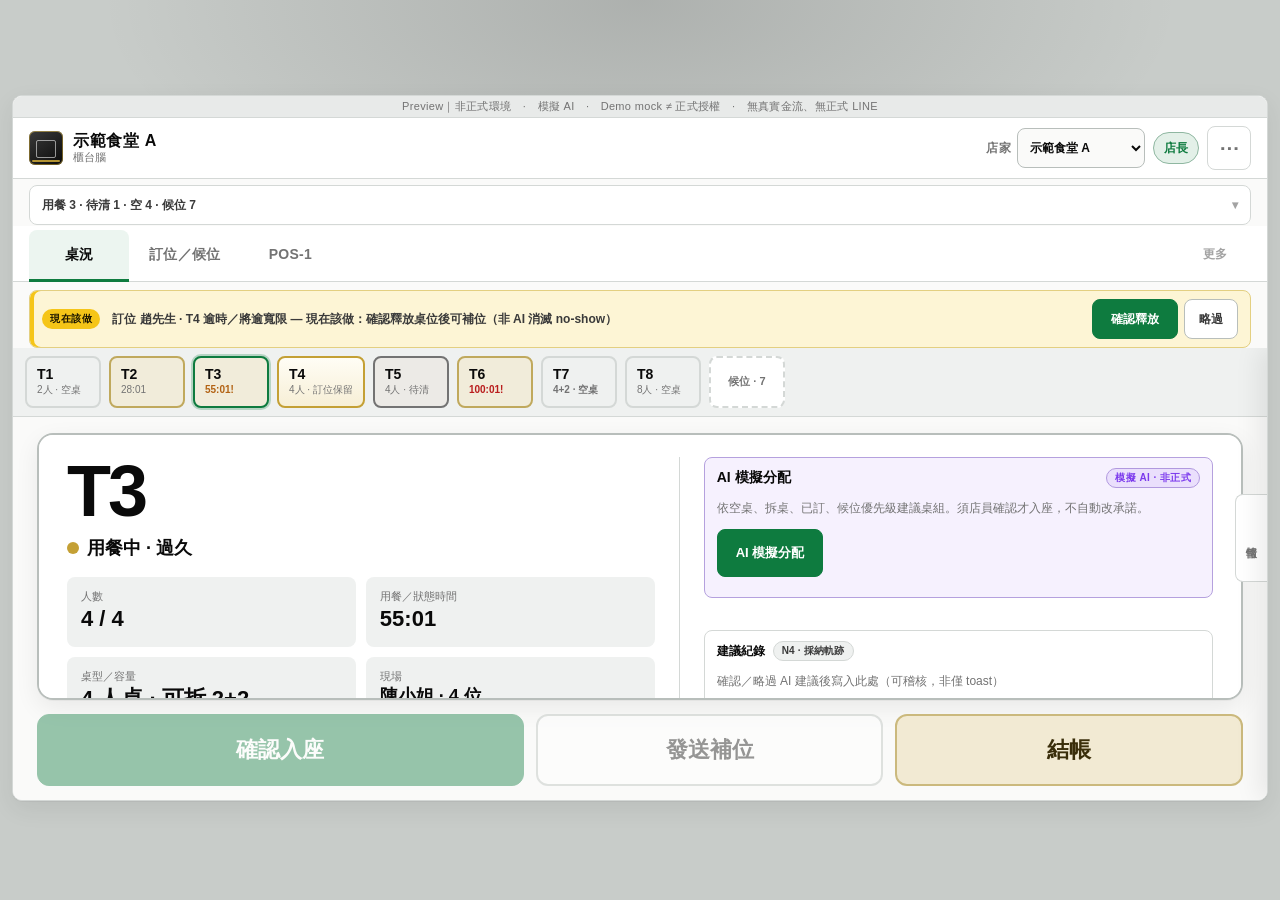
==== index.html @ a9828016 "feat: import MoreYou restaurant AI demo preview (N1–N6) Place the static mock (counter, waitlist, PO" ====
<!DOCTYPE html>
<html lang="zh-Hant">
<head>
  <meta charset="utf-8">
  <meta name="viewport" content="width=device-width, initial-scale=1, viewport-fit=cover">
  <title>示範食堂｜櫃台腦 Preview v2（T3 1920×1080）</title>
  <link rel="stylesheet" href="styles.css">
  <link rel="stylesheet" href="tableside.css">
  <script>
    (function () {
      try {
        var t = localStorage.getItem("restaurant-ai-demo-preview-hym-theme");
        if (t !== "steel" && t !== "paper") t = "paper";
        document.documentElement.setAttribute("data-hym-theme", t);
        /* OV-P0-05: default stage (chrome-off) unless explicitly on */
        var c = localStorage.getItem("restaurant-ai-demo-preview-t3-chrome");
        if (c !== "on") document.documentElement.classList.add("chrome-off-boot");
      } catch (e) {
        document.documentElement.setAttribute("data-hym-theme", "paper");
        document.documentElement.classList.add("chrome-off-boot");
      }
    })();
  </script>
</head>
<body data-hym-theme="paper">
  <script id="boot-sync-theme">
    (function () {
      var t = document.documentElement.getAttribute("data-hym-theme") || "paper";
      document.body.setAttribute("data-hym-theme", t);
      if (document.documentElement.classList.contains("chrome-off-boot")) {
        document.body.classList.add("chrome-off");
      }
    })();
  </script>
  <div class="desk">
    <div class="t3-device" id="t3-device" aria-label="Sunmi T3 15.6 吋 FHD 1920×1080 示意">
      <div class="t3-screen">
        <div class="app-shell">
          <div class="preview-banner" role="status">
            Preview｜非正式環境　·　模擬 AI　·　Demo mock ≠ 正式授權　·　無真實金流、無正式 LINE
          </div>

          <div class="offline-banner" id="offline-banner" hidden role="alert">
            <span>連線中斷。畫面資料可能不是最新；請檢查網路後再操作。已輸入內容先留在本機（Preview：本機儲存）。</span>
            <button type="button" class="btn" id="btn-retry-online">重試</button>
          </div>

          <!-- OV-P0-01 slim header -->
          <header class="app-header">
            <div class="brand">
              <div class="mark" aria-hidden="true"></div>
              <div class="brand-text">
                <div class="shop" id="shop-name">示範食堂</div>
                <div class="role" id="header-sub">櫃台腦</div>
              </div>
            </div>
            <div class="header-meta">
              <label class="org-switcher" title="切換店家（多租戶示意）">
                <span class="org-label">店家</span>
                <select id="org-select" aria-label="切換店家"></select>
              </label>
              <span class="role-badge" id="role-badge" title="目前身分">店長</span>
              <div class="more-wrap">
                <button type="button" class="ghost more-btn" id="btn-overflow" aria-expanded="false" aria-controls="overflow-menu" title="更多設定">⋯</button>
                <div class="overflow-menu" id="overflow-menu" hidden role="menu">
                  <div class="overflow-row">
                    <span class="overflow-lab">主題</span>
                    <div class="theme-toggle" role="group" aria-label="主題 Paper｜Steel">
                      <button type="button" id="btn-theme-paper" data-theme="paper" class="is-on">紙</button>
                      <button type="button" id="btn-theme-steel" data-theme="steel">鋼</button>
                    </div>
                  </div>
                  <div class="overflow-row">
                    <span class="overflow-lab">機框</span>
                    <div class="chrome-toggle" role="group" aria-label="T3 機框">
                      <button type="button" id="btn-chrome-on" data-chrome="on">機框</button>
                      <button type="button" id="btn-chrome-off" data-chrome="off" class="is-on">舞台</button>
                    </div>
                  </div>
                  <div class="overflow-row">
                    <span class="overflow-lab">時間</span>
                    <span id="clock" class="overflow-clock">—</span>
                  </div>
                  <div class="overflow-row">
                    <span class="overflow-lab">短碼</span>
                    <span class="org-id-chip" id="org-id-chip" title="店家短碼（除錯）">—</span>
                  </div>
                  <button type="button" class="overflow-action" id="btn-offline">模擬離線</button>
                  <button type="button" class="overflow-action" id="btn-reset">重設示範</button>
                  <a class="overflow-action overflow-link" href="tableside.html?table=T3" target="_blank" rel="noopener" role="menuitem">掃碼點餐 Preview（T3）</a>
                </div>
              </div>
            </div>
          </header>

          <!-- OV-P0-02 collapsible stats -->
          <section class="analytics-bar" aria-label="今日示意">
            <button type="button" class="stats-compact" id="btn-stats-toggle" aria-expanded="false">
              <span id="stats-compact-text">用餐 — · 待清 — · 空 — · 候位 —</span>
              <span class="stats-chevron" aria-hidden="true">▾</span>
            </button>
            <div class="analytics" id="analytics-expand" hidden>
              <article class="stat">
                <div class="stat-k">今日來客</div>
                <div class="stat-v" id="stat-covers">—</div>
                <div class="stat-s" id="stat-covers-sub">含在席與已離席</div>
              </article>
              <article class="stat">
                <div class="stat-k">翻桌示意</div>
                <div class="stat-v" id="stat-turns">—</div>
                <div class="stat-s" id="stat-turns-sub">待清→空桌計一次</div>
              </article>
              <article class="stat">
                <div class="stat-k">現場桌況</div>
                <div class="stat-v sm" id="stat-floor">—</div>
                <div class="stat-s" id="stat-floor-sub">點桌可選狀態</div>
              </article>
              <article class="stat">
                <div class="stat-k">候位組數</div>
                <div class="stat-v" id="stat-wait">—</div>
                <div class="stat-s" id="stat-wait-sub">含邀請中</div>
              </article>
            </div>
          </section>

          <section class="cross-store" id="cross-store-panel" aria-label="跨店分析示意" hidden>
            <div class="cross-store-inner">
              <div class="cross-store-h">
                <strong>跨店分析</strong>
                <span class="help" id="cross-store-plan-note">需高端方案＋跨店資料授權</span>
              </div>
              <div id="cross-store-body"></div>
            </div>
          </section>

          <!-- OV-P0-03 peak tabs only + 更多 -->
          <nav class="tabs" role="tablist" aria-label="畫面">
            <div class="tab-group peak" role="presentation">
              <button type="button" role="tab" data-screen="tables" class="tab is-on" aria-selected="true">桌況</button>
              <button type="button" role="tab" data-screen="wait" class="tab" aria-selected="false">訂位／候位</button>
              <button type="button" role="tab" data-screen="pos" class="tab" aria-selected="false">POS-1</button>
            </div>
            <div class="tab-group more-group">
              <button type="button" class="tab tab-more" id="btn-more" aria-expanded="false" aria-controls="insight-drawer">更多</button>
            </div>
          </nav>

          <!-- OV-P0-04 now-do strip -->
          <div class="now-do" id="now-do" hidden role="status">
            <span class="now-do-badge">現在該做</span>
            <span class="now-do-text" id="now-do-text"></span>
            <span class="now-do-actions" id="now-do-actions"></span>
          </div>

          <div class="view-scroll">
            <main id="view" class="view"></main>
          </div>
        </div>
      </div>
      <div class="t3-foot" aria-hidden="true"><span></span> SUNMI T3 · 15.6″ · 1920×1080 <span></span></div>
    </div>
  </div>

  <!-- Insight drawer -->
  <div class="insight-backdrop" id="insight-backdrop" hidden></div>
  <aside class="insight-drawer" id="insight-drawer" hidden aria-label="洞察">
    <div class="insight-drawer-h">
      <strong>洞察</strong>
      <button type="button" class="ghost" id="btn-more-close" aria-label="關閉">關閉</button>
    </div>
    <nav class="insight-nav" aria-label="洞察頁">
      <button type="button" class="insight-link" data-screen="hq">總部報告</button>
      <button type="button" class="insight-link" data-screen="finance">財務</button>
      <button type="button" class="insight-link" data-screen="guest">客人</button>
      <button type="button" class="insight-link" data-screen="compete">競品</button>
      <button type="button" class="insight-link" data-screen="settings">設定</button>
      <a class="insight-link as-link" href="tableside.html?table=T3" target="_blank" rel="noopener">掃碼點餐（桌邊）</a>
    </nav>
    <div id="suggestion-trail-slot" class="insight-trail-slot" aria-live="polite"></div>
    <p class="help insight-hint">尖峰作業請用上方三頁。此處為店長洞察、總部報告、建議紀錄與設定。桌邊＝客人掃桌上 QR。N4：確認／略過可稽核。N5：設定可調遲到寬限；逾時釋放＋補位 CTA（非 AI 消滅 no-show）。</p>
  </aside>

  <div id="toast" class="toast" hidden role="status"></div>
  <script src="app.js"></script>
</body>
</html>
---- styles.css ----
/* Preview v2 — Sunmi T3–first premium POS
   Tokens: /workspace/state/references/20260912-hym-erp-theme-tokens.md
   Spec: G0-UI-UX-OVERHAUL.md OV-P0-01～33 */

/* ——— Paper（Mono Workshop）default ——— */
:root,
[data-hym-theme="paper"] {
  --canvas: #E5E7E6;
  --bg0: #FAFAF9;
  --bg1: #FFFFFF;
  --bg2: #EFF1F0;
  --bg3: #E5E7E6;
  --ink: #0A0A0A;
  --ink2: #3A3A3A;
  --ink3: #737373;
  --ink4: #A3A3A3;
  --accent: #0E7B3F;
  --accent-ink: #FFFFFF;
  --lemon: #F5C518;
  --brass: #C4A035;
  --ok: #0E7B3F;
  --warn: #B26213;
  --crit: #B91C1C;
  --info: #1E5BA8;
  --ai: #7C3AED;
  --radius: 8px;
  --radius-lg: 12px;
  --touch: 48px;
  --touch-lg: 56px;
  --touch-xl: 72px;
  --line: #D4D8D6;
  --line-strong: #B8BEBB;
  --shadow: 0 1px 0 rgba(10, 10, 10, 0.04), 0 8px 24px rgba(10, 10, 10, 0.07);
  --shadow-sm: 0 1px 2px rgba(10, 10, 10, 0.05);
  --banner: #E8EAE9;
  --banner-ink: #737373;
  --ok-soft: #E3F0E8;
  --warn-soft: #F7EDD8;
  --crit-soft: #F8E4E4;
  --brass-soft: color-mix(in srgb, var(--brass) 18%, var(--bg1));
  --brass-bd: color-mix(in srgb, var(--brass) 55%, var(--line));
  --dining-bg: color-mix(in srgb, var(--brass) 16%, #FAFAF9);
  --dining-bd: color-mix(in srgb, var(--brass) 70%, #B8BEBB);
  --dining-ink: #3A2E0A;
  --dirty-bg: #ECEAE6;
  --dirty-bd: #737373;
  --dirty-ink: #3A3A3A;
  --empty-bg: #EFF1F0;
  --empty-bd: #B8BEBB;
  --empty-ink: #3A3A3A;
  --desk: #C8CCC9;
  --bezel: #2A2C2B;
  --bezel-hi: #3E413F;
  --screen-glow: rgba(10, 10, 10, 0.14);
  --space-1: 4px;
  --space-2: 8px;
  --space-3: 12px;
  --space-4: 16px;
  --space-5: 20px;
  --space-6: 24px;
  --fs-xs: 11px;
  --fs-sm: 12px;
  --fs-md: 14px;
  --fs-lg: 16px;
  --fs-xl: 18px;
  --fs-2xl: 22px;
  --fs-3xl: 28px;
  --fs-4xl: 36px;
  --fs-5xl: 48px;
  --paper: var(--bg0);
  --paper-2: var(--bg2);
  --sheet: var(--bg1);
  --muted: var(--ink3);
  --steel-900: var(--ink);
  --steel-700: var(--ink2);
  --steel-500: var(--ink3);
  --steel-300: var(--line-strong);
  --steel-100: var(--bg2);
  --copper: var(--brass);
  --copper-soft: var(--dining-bg);
  --dirty: var(--dirty-ink);
  --dirty-soft: var(--dirty-bg);
}

[data-hym-theme="steel"] {
  --canvas: #000000;
  --bg0: #000000;
  --bg1: #0B0B0D;
  --bg2: #15151A;
  --bg3: #1F1F26;
  --ink: #FFFFFF;
  --ink2: #D4D4D8;
  --ink3: #A1A1AA;
  --ink4: #71717A;
  --accent: #A3FF12;
  --accent-ink: #000000;
  --lemon: #F5C518;
  --brass: #C4A035;
  --ok: #06c755;
  --warn: #FFD60A;
  --crit: #FF4D6D;
  --info: #5BB8FF;
  --ai: #C084FC;
  --radius: 4px;
  --radius-lg: 6px;
  --line: #2A2A32;
  --line-strong: #3A3A44;
  --shadow: 0 1px 0 rgba(255, 255, 255, 0.04), 0 8px 24px rgba(0, 0, 0, 0.55);
  --shadow-sm: 0 1px 0 rgba(255,255,255,0.04);
  --banner: #15151A;
  --banner-ink: #A1A1AA;
  --ok-soft: rgba(6, 199, 85, 0.16);
  --warn-soft: rgba(255, 214, 10, 0.14);
  --crit-soft: rgba(255, 77, 109, 0.14);
  --brass-soft: color-mix(in srgb, var(--brass) 22%, var(--bg2));
  --brass-bd: color-mix(in srgb, var(--brass) 55%, var(--line));
  --dining-bg: color-mix(in srgb, var(--brass) 20%, var(--bg2));
  --dining-bd: var(--brass);
  --dining-ink: #F5E6B8;
  --dirty-bg: #1F1F26;
  --dirty-bd: #71717A;
  --dirty-ink: #A1A1AA;
  --empty-bg: #15151A;
  --empty-bd: #3A3A44;
  --empty-ink: #D4D4D8;
  --desk: #0A0A0C;
  --bezel: #0B0B0D;
  --bezel-hi: #1F1F26;
  --screen-glow: rgba(163, 255, 18, 0.08);
  --paper: var(--bg0);
  --paper-2: var(--bg2);
  --sheet: var(--bg1);
  --muted: var(--ink3);
  --steel-900: var(--ink);
  --steel-700: var(--ink2);
  --steel-500: var(--ink3);
  --steel-300: var(--line-strong);
  --steel-100: var(--bg2);
  --copper: var(--brass);
  --copper-soft: var(--dining-bg);
  --dirty: var(--dirty-ink);
  --dirty-soft: var(--dirty-bg);
}

* { box-sizing: border-box; }
html, body { margin: 0; padding: 0; height: 100%; }
body {
  min-height: 100vh;
  background: var(--desk);
  color: var(--ink);
  font-family: "PingFang TC", "Noto Sans TC", "Microsoft JhengHei", "Heiti TC", sans-serif;
  font-size: var(--fs-md);
  line-height: 1.4;
  -webkit-font-smoothing: antialiased;
}
button, select, input { font: inherit; color: inherit; }
button { cursor: pointer; }
button:focus-visible,
select:focus-visible,
input:focus-visible {
  outline: 2px solid var(--accent);
  outline-offset: 2px;
}

/* ——— T3 stage ——— */
.desk {
  min-height: 100vh;
  display: flex;
  align-items: center;
  justify-content: center;
  padding: 16px 12px 20px;
  background:
    radial-gradient(900px 420px at 50% 0%, var(--screen-glow), transparent 60%),
    var(--desk);
}
.t3-device {
  width: min(100%, 1920px);
  aspect-ratio: 16 / 9;
  max-height: calc(100vh - 28px);
  display: flex;
  flex-direction: column;
  background: var(--bezel);
  border-radius: 18px;
  padding: 12px 12px 14px;
  box-shadow:
    0 0 0 1px var(--bezel-hi),
    0 18px 48px rgba(0, 0, 0, 0.35),
    inset 0 1px 0 rgba(255, 255, 255, 0.06);
  position: relative;
}
.t3-device::before {
  content: "";
  position: absolute;
  top: 6px; left: 50%;
  transform: translateX(-50%);
  width: 72px; height: 5px;
  border-radius: 999px;
  background: #111;
  box-shadow: inset 0 0 0 1px rgba(255,255,255,0.08);
  opacity: 0.7;
}
html.chrome-off-boot .t3-device,
body.chrome-off .t3-device {
  aspect-ratio: 16 / 9;
  width: min(100%, 1920px);
  max-height: calc(100vh - 28px);
  min-height: 0;
  border-radius: 10px;
  padding: 0;
  background: transparent;
  box-shadow: none;
}
html.chrome-off-boot .t3-device::before,
body.chrome-off .t3-device::before { display: none; }
html.chrome-off-boot .t3-foot,
body.chrome-off .t3-foot { display: none; }
.t3-foot {
  height: 10px; margin-top: 8px;
  display: flex; align-items: center; justify-content: center; gap: 8px;
  color: rgba(255,255,255,0.35);
  font-size: 10px; letter-spacing: 0.12em;
}
.t3-foot span {
  width: 36px; height: 3px; border-radius: 999px;
  background: rgba(255,255,255,0.18);
}
.t3-screen {
  flex: 1; min-height: 0;
  display: flex; flex-direction: column;
  background: var(--bg0);
  border-radius: 8px;
  overflow: hidden;
  border: 1px solid rgba(0,0,0,0.35);
}
html.chrome-off-boot .t3-screen,
body.chrome-off .t3-screen {
  border-radius: 10px;
  border: 1px solid var(--line);
  box-shadow: var(--shadow);
}
.app-shell {
  flex: 1; min-height: 0;
  display: flex; flex-direction: column;
  background: var(--bg0);
}

/* Banner — lowest attention */
.preview-banner {
  background: var(--banner);
  color: var(--banner-ink);
  letter-spacing: 0.03em;
  font-size: 11px;
  font-weight: 500;
  text-align: center;
  padding: 3px 12px;
  border-bottom: 1px solid var(--line);
  flex-shrink: 0;
}
.offline-banner {
  display: flex; align-items: center; justify-content: center;
  gap: 12px; flex-wrap: wrap;
  background: var(--warn-soft); color: var(--warn);
  font-size: 13px; padding: 8px 16px;
  border-bottom: 1px solid var(--line);
  text-align: center; flex-shrink: 0;
}
.offline-banner[hidden] { display: none; }
.offline-banner .btn {
  background: var(--bg1); border-color: var(--line-strong);
  min-height: var(--touch);
}

/* ——— OV-P0-01 slim header ——— */
.app-header {
  display: flex; align-items: center; justify-content: space-between;
  gap: 12px;
  padding: 8px 16px;
  min-height: 56px;
  border-bottom: 1px solid var(--line);
  flex-shrink: 0;
  background: var(--bg1);
}
.brand { display: flex; gap: 10px; align-items: center; min-width: 0; }
.brand-text { min-width: 0; }
.mark {
  width: 34px; height: 34px;
  border-radius: calc(var(--radius) - 2px);
  background: linear-gradient(145deg, var(--ink2), var(--ink));
  box-shadow: inset 0 0 0 1px color-mix(in srgb, var(--brass) 55%, transparent),
              inset 0 1px 0 rgba(255,255,255,0.18);
  position: relative; flex-shrink: 0;
}
.mark::before {
  content: "";
  position: absolute; left: 3px; right: 3px; bottom: 3px;
  height: 2px; border-radius: 1px;
  background: var(--brass); opacity: 0.9; pointer-events: none;
}
.mark::after {
  content: "";
  position: absolute; inset: 9px 7px 7px;
  border: 1.5px solid rgba(255,255,255,0.55);
  border-radius: 2px;
}
[data-hym-theme="steel"] .mark {
  background: linear-gradient(145deg, #1F1F26, #000);
  box-shadow: inset 0 0 0 1px var(--accent), inset 0 1px 0 rgba(163,255,18,0.35);
}
[data-hym-theme="steel"] .mark::after { border-color: var(--accent); opacity: 0.7; }
.shop {
  font-size: var(--fs-lg);
  font-weight: 750;
  letter-spacing: 0.04em;
  line-height: 1.2;
  white-space: nowrap; overflow: hidden; text-overflow: ellipsis;
}
.role { font-size: var(--fs-xs); color: var(--ink3); letter-spacing: 0.02em; }
.header-meta {
  display: flex; align-items: center; gap: 8px;
  color: var(--ink3); font-variant-numeric: tabular-nums;
}
.ghost {
  background: transparent;
  border: 1px solid var(--line);
  border-radius: var(--radius);
  padding: 0 12px;
  min-height: 40px;
  color: var(--ink3);
  font-size: var(--fs-sm);
}
.ghost:hover { background: var(--bg2); color: var(--ink); }
.more-btn {
  min-width: 44px; min-height: 44px;
  font-size: 20px; font-weight: 700; line-height: 1;
  padding: 0;
}
.more-wrap { position: relative; }
.overflow-menu {
  position: absolute; top: calc(100% + 6px); right: 0;
  z-index: 30;
  width: 260px;
  background: var(--bg1);
  border: 1px solid var(--line);
  border-radius: var(--radius-lg);
  box-shadow: var(--shadow);
  padding: 10px;
  display: flex; flex-direction: column; gap: 8px;
}
.overflow-menu[hidden] { display: none; }
.overflow-row {
  display: flex; align-items: center; justify-content: space-between; gap: 8px;
  min-height: 40px;
}
.overflow-lab { font-size: var(--fs-xs); font-weight: 700; color: var(--ink4); letter-spacing: 0.06em; }
.overflow-clock { font-variant-numeric: tabular-nums; font-size: var(--fs-sm); color: var(--ink2); }
.overflow-action {
  text-align: left;
  background: var(--bg2);
  border: 1px solid var(--line);
  border-radius: var(--radius);
  padding: 0 12px;
  min-height: var(--touch);
  font-weight: 650; font-size: var(--fs-sm); color: var(--ink2);
}
.overflow-action:hover { border-color: var(--ink3); color: var(--ink); }

.theme-toggle, .chrome-toggle {
  display: inline-flex; align-items: stretch;
  border: 1px solid var(--line);
  border-radius: var(--radius);
  overflow: hidden; background: var(--bg2); height: 36px;
}
.theme-toggle button, .chrome-toggle button {
  border: 0; background: transparent; color: var(--ink3);
  padding: 0 10px; font-size: 12px; font-weight: 650; min-width: 44px;
}
.theme-toggle button.is-on,
.chrome-toggle button.is-on {
  background: var(--accent); color: var(--accent-ink);
}

.org-switcher {
  display: inline-flex; align-items: center; gap: 6px;
  font-size: var(--fs-sm); color: var(--ink3);
}
.org-label { letter-spacing: 0.04em; font-weight: 650; }
.org-switcher select {
  min-width: 128px; min-height: 40px; padding: 0 8px;
  background: var(--bg0); border: 1px solid var(--line-strong);
  border-radius: var(--radius); font-weight: 700; color: var(--ink);
}
.role-badge {
  display: inline-flex; align-items: center;
  border-radius: 999px; padding: 0 10px; min-height: 32px;
  font-size: var(--fs-sm); font-weight: 700;
  border: 1px solid var(--line); background: var(--bg2); color: var(--ink2);
}
.role-badge.is-manager {
  background: var(--ok-soft); color: var(--ok);
  border-color: color-mix(in srgb, var(--ok) 35%, var(--line));
}
.org-id-chip {
  font-size: 10px;
  font-family: ui-monospace, SFMono-Regular, Menlo, Consolas, monospace;
  color: var(--ink4); opacity: 0.75;
}

/* ——— OV-P0-02 stats compact ——— */
.analytics-bar {
  flex-shrink: 0;
  padding: 6px 16px 0;
  border-bottom: 1px solid transparent;
}
.stats-compact {
  width: 100%;
  display: flex; align-items: center; justify-content: space-between;
  gap: 10px;
  min-height: 40px;
  padding: 0 12px;
  background: var(--bg1);
  border: 1px solid var(--line);
  border-radius: var(--radius);
  font-size: var(--fs-sm);
  font-weight: 650;
  color: var(--ink2);
  font-variant-numeric: tabular-nums;
}
.stats-compact:hover { border-color: var(--line-strong); }
.stats-chevron { color: var(--ink4); font-size: 12px; }
.stats-compact[aria-expanded="true"] .stats-chevron { transform: rotate(180deg); }
.analytics {
  margin-top: 6px;
  padding-bottom: 6px;
  display: grid;
  grid-template-columns: repeat(4, 1fr);
  gap: 8px;
}
.analytics[hidden] { display: none; }
.stat {
  background: var(--bg1);
  border: 1px solid var(--line);
  border-radius: var(--radius);
  padding: 8px 10px 10px;
  box-shadow: var(--shadow-sm);
}
.stat-k { font-size: var(--fs-xs); color: var(--ink3); letter-spacing: 0.04em; font-weight: 600; }
.stat-v {
  font-size: var(--fs-2xl); font-weight: 750; letter-spacing: -0.02em;
  font-variant-numeric: tabular-nums; margin-top: 2px; line-height: 1.15;
}
.stat-v.sm { font-size: var(--fs-lg); }
.stat-s { font-size: var(--fs-xs); color: var(--ink4); margin-top: 2px; }

.cross-store { padding: 8px 16px 0; flex-shrink: 0; }
.cross-store[hidden] { display: none; }
.cross-store-inner {
  background: var(--bg1);
  border: 1px dashed var(--line-strong);
  border-radius: var(--radius);
  padding: 10px 12px;
}
.cross-store-h {
  display: flex; justify-content: space-between; align-items: baseline;
  gap: 10px; margin-bottom: 6px; font-size: var(--fs-sm);
}
.cross-denied {
  margin: 0; padding: 8px 10px;
  background: var(--dirty-bg); border: 1px solid var(--line);
  border-radius: var(--radius); color: var(--dirty-ink); font-size: 13px;
}
.cross-grid { display: grid; grid-template-columns: repeat(3, 1fr); gap: 8px; }
.cross-card {
  background: var(--bg2); border: 1px solid var(--line);
  border-radius: var(--radius); padding: 8px 10px;
}

/* ——— OV-P0-03 peak tabs + 更多 ——— */
.tabs {
  display: flex; align-items: stretch; gap: 8px;
  padding: 4px 16px 0;
  border-bottom: 1px solid var(--line);
  background: var(--bg1);
  flex-shrink: 0;
}
.tab-group { display: flex; align-items: center; gap: 2px; }
.tab-group.peak { flex: 1; }
.tab-group.more-group { margin-left: auto; }
.tab {
  flex: 0 0 auto;
  min-width: 100px; min-height: 52px;
  background: transparent; border: 0;
  border-bottom: 3px solid transparent;
  border-radius: var(--radius) var(--radius) 0 0;
  padding: 8px 18px;
  color: var(--ink3);
  font-size: var(--fs-md); font-weight: 700;
  letter-spacing: 0.02em;
  margin-bottom: -1px;
}
.tab.is-on {
  color: var(--ink);
  border-bottom-color: var(--accent);
  font-weight: 800;
  background: color-mix(in srgb, var(--accent) 8%, transparent);
}
[data-hym-theme="steel"] .tab.is-on {
  color: var(--accent);
  background: rgba(163, 255, 18, 0.08);
}
.tab-more {
  min-width: 72px;
  color: var(--ink4);
  font-size: var(--fs-sm);
  font-weight: 650;
}
.tab-more.is-open {
  color: var(--ink2);
  border-bottom-color: var(--line-strong);
  background: var(--bg2);
}

/* Insight drawer */
.insight-backdrop {
  position: fixed; inset: 0; z-index: 40;
  background: rgba(10,10,10,0.28);
}
.insight-backdrop[hidden] { display: none; }
.insight-drawer {
  position: fixed; top: 0; right: 0; bottom: 0;
  z-index: 45;
  width: min(360px, 92vw);
  background: var(--bg1);
  border-left: 1px solid var(--line);
  box-shadow: var(--shadow);
  padding: 16px;
  display: flex; flex-direction: column; gap: 12px;
}
.insight-drawer[hidden] { display: none; }
.insight-drawer-h {
  display: flex; align-items: center; justify-content: space-between;
  padding-bottom: 8px; border-bottom: 1px solid var(--line);
}
.insight-nav { display: flex; flex-direction: column; gap: 8px; }
.insight-link {
  text-align: left;
  min-height: var(--touch-lg);
  padding: 0 16px;
  border: 1px solid var(--line);
  border-radius: var(--radius);
  background: var(--bg0);
  font-weight: 700; font-size: var(--fs-lg);
}
.insight-link:hover { border-color: var(--accent); background: var(--bg2); }
.insight-link.is-on {
  border-color: var(--accent);
  background: color-mix(in srgb, var(--accent) 10%, var(--bg1));
  box-shadow: inset 3px 0 0 var(--accent);
}
.insight-hint { margin: auto 0 0; }

/* ——— OV-P0-04 now-do (lemon only) ——— */
.now-do {
  display: flex; align-items: center; gap: 10px;
  margin: 8px 16px 0;
  padding: 8px 12px;
  background: color-mix(in srgb, var(--lemon) 18%, var(--bg1));
  border: 1px solid color-mix(in srgb, var(--lemon) 45%, var(--line));
  border-radius: var(--radius);
  box-shadow: inset 4px 0 0 var(--lemon);
  flex-shrink: 0;
  font-size: var(--fs-sm);
  color: var(--ink2);
  font-weight: 650;
}
.now-do[hidden] { display: none; }
.now-do-badge {
  flex-shrink: 0;
  background: var(--lemon);
  color: #1A1500;
  font-size: 10px; font-weight: 800;
  letter-spacing: 0.06em;
  padding: 3px 8px;
  border-radius: 999px;
}
.now-do-text { line-height: 1.35; }

.view-scroll {
  flex: 1; min-height: 0; overflow: auto;
  padding: 12px 16px 16px;
}
.view { max-width: none; margin: 0; padding: 0; }

/* Panels */
.panel {
  background: var(--bg1);
  border: 1px solid var(--line);
  border-radius: var(--radius-lg);
  box-shadow: var(--shadow-sm);
  padding: 14px;
}
.panel-h {
  display: flex; align-items: baseline; justify-content: space-between;
  gap: 12px; margin-bottom: 12px;
}
.panel-h h2 {
  margin: 0; font-size: var(--fs-lg); font-weight: 750; letter-spacing: 0.02em;
}
.help { font-size: var(--fs-sm); color: var(--ink3); }

/* ——— Floor OV-P0-10～14 ——— */
.floor-layout {
  display: grid;
  grid-template-columns: 1fr 300px;
  gap: 12px;
  align-items: start;
  min-height: 100%;
}
.floor-layout.solo { grid-template-columns: 1fr; }
.floor {
  display: grid;
  grid-template-columns: repeat(4, 1fr);
  gap: 12px;
}
.table-card {
  min-height: 148px; min-width: 0;
  border-radius: var(--radius-lg);
  border: 2px solid var(--empty-bd);
  padding: 12px;
  display: flex; flex-direction: column; justify-content: space-between;
  text-align: left;
  transition: transform 0.1s ease, box-shadow 0.1s ease, border-color 0.1s ease;
  background: var(--empty-bg); color: var(--ink);
  position: relative;
}
.table-card:hover { transform: translateY(-1px); box-shadow: var(--shadow); }
.table-card:active { transform: scale(0.99); }
.table-card.is-selected {
  box-shadow: 0 0 0 2px var(--accent), var(--shadow);
  border-color: var(--accent);
}
.table-card.empty { background: var(--empty-bg); border-color: var(--empty-bd); }
.table-card.dining {
  background: var(--dining-bg);
  border-color: var(--dining-bd);
}
.table-card.dirty {
  background:
    repeating-linear-gradient(-45deg, var(--dirty-bg), var(--dirty-bg) 7px, var(--bg2) 7px, var(--bg2) 11px);
  border-color: var(--dirty-bd);
}
.table-card.is-warn { border-color: var(--warn); box-shadow: inset 0 0 0 1px var(--warn); }
.table-card.is-crit { border-color: var(--crit); box-shadow: inset 0 0 0 1px var(--crit); }
.t-top { display: flex; justify-content: space-between; align-items: flex-start; gap: 6px; }
.t-id { font-weight: 800; letter-spacing: 0.04em; font-size: var(--fs-xl); }
.t-seats { font-size: var(--fs-xs); color: var(--ink3); margin-top: 2px; }
.t-timer {
  font-size: var(--fs-xl);
  font-weight: 800;
  font-variant-numeric: tabular-nums;
  letter-spacing: -0.02em;
  color: var(--dining-ink);
  line-height: 1.1;
}
.t-party { font-size: var(--fs-sm); margin-top: 6px; min-height: 1.3em; color: var(--ink2); }
.pill {
  display: inline-flex; align-items: center; width: fit-content;
  border-radius: 999px; padding: 4px 10px;
  font-size: var(--fs-sm); font-weight: 750; letter-spacing: 0.04em;
  border: 1px solid transparent; line-height: 1.2;
}
.pill.empty { background: var(--bg1); color: var(--empty-ink); border-color: var(--empty-bd); }
.pill.dining {
  background: color-mix(in srgb, var(--brass) 88%, #3A2E0A);
  color: #fff; border-color: var(--brass);
}
[data-hym-theme="steel"] .pill.dining { color: #1A1500; background: var(--brass); }
.pill.dirty { background: var(--bg3); color: var(--dirty-ink); border-color: var(--dirty-bd); }

.legend {
  display: flex; flex-wrap: wrap; gap: 14px;
  font-size: var(--fs-sm); color: var(--ink3); font-weight: 650;
}
.legend i {
  display: inline-block; width: 12px; height: 12px;
  border-radius: 3px; margin-right: 5px; vertical-align: -1px;
  border: 1px solid rgba(0,0,0,0.12);
}
.legend .l-empty { background: var(--empty-bg); border-color: var(--empty-bd); }
.legend .l-dining { background: var(--dining-bg); border-color: var(--dining-bd); }
.legend .l-dirty { background: var(--dirty-bg); border-color: var(--dirty-bd); }

.table-detail {
  position: sticky; top: 0;
  display: flex; flex-direction: column; gap: 12px;
}
.table-detail .detail-title {
  font-size: var(--fs-xl); font-weight: 800; letter-spacing: 0.03em;
}
.status-keys {
  display: grid; grid-template-columns: 1fr; gap: 8px;
}
.status-keys .btn {
  min-height: var(--touch-lg);
  justify-content: flex-start;
  text-align: left;
  font-size: var(--fs-md);
}
.status-keys .btn.is-current {
  border-color: var(--accent);
  box-shadow: inset 3px 0 0 var(--accent);
  background: color-mix(in srgb, var(--accent) 8%, var(--bg1));
  font-weight: 800;
}
.detail-meta { font-size: var(--fs-sm); color: var(--ink3); }

/* ——— Wait OV-P0-20～24 ——— */
.wait-with-tray {
  display: flex; flex-direction: column; gap: 0; min-height: 100%;
}
.wait-layout {
  display: grid;
  grid-template-columns: 1.15fr 0.85fr;
  gap: 12px;
  flex: 1;
}
.wait-layout .line-panel {
  /* secondary: quieter */
  opacity: 0.92;
  border-style: dashed;
}
.row {
  display: grid;
  grid-template-columns: 36px 1fr 52px 72px 80px;
  gap: 8px; align-items: center;
  padding: 10px 6px;
  border-bottom: 1px solid var(--bg2);
  min-height: 52px;
}
.row.head {
  font-size: var(--fs-xs); color: var(--ink3);
  padding-bottom: 4px; min-height: 0; font-weight: 650;
}
.row.is-selected { background: color-mix(in srgb, var(--accent) 6%, transparent); }
.party-name { font-weight: 750; font-size: var(--fs-md); }
.party-meta { font-size: var(--fs-xs); color: var(--ink3); }
.badge {
  font-size: 10px; border-radius: 4px; padding: 2px 6px;
  background: var(--ok-soft); color: var(--ok);
  margin-left: 6px; font-weight: 700; letter-spacing: 0.02em;
}
.badge.plain { background: var(--bg2); color: var(--ink2); }
.badge.online { background: var(--brass-soft); color: #3A2E0A; border: 1px solid var(--brass-bd); }
.actions { display: flex; gap: 6px; flex-wrap: wrap; }

.deadline-chip {
  display: inline-flex; align-items: center;
  margin-top: 6px;
  padding: 4px 10px;
  border-radius: 999px;
  font-size: var(--fs-sm); font-weight: 750;
  background: color-mix(in srgb, var(--lemon) 22%, var(--bg1));
  border: 1px solid color-mix(in srgb, var(--lemon) 50%, var(--line));
  color: #3A2E0A;
  font-variant-numeric: tabular-nums;
}

.invite-card {
  border: 1px solid var(--line);
  border-radius: var(--radius);
  padding: 12px;
  margin-bottom: 8px;
  background: var(--bg2);
}
.invite-card.invited {
  border-color: color-mix(in srgb, var(--lemon) 55%, var(--line));
  background: color-mix(in srgb, var(--lemon) 12%, var(--bg1));
  box-shadow: inset 3px 0 0 var(--lemon);
}
.invite-card.cancelled { opacity: 0.55; }

.empty-wait {
  margin: 10px 0 4px; padding: 20px 14px;
  background: var(--bg2);
  border: 1px dashed var(--line-strong);
  border-radius: var(--radius-lg);
  text-align: center;
}
.empty-wait p { margin: 0 0 12px; color: var(--ink3); font-size: 13px; }
.empty-wait .btn.primary { min-width: 160px; }

.add-form {
  display: grid; grid-template-columns: 1fr 80px auto;
  gap: 8px; margin-top: 10px;
}
.add-form.is-empty-focus {
  padding: 10px;
  background: var(--bg1);
  border: 1.5px solid var(--accent);
  border-radius: var(--radius-lg);
}

.cta-tray {
  position: sticky; bottom: 0; z-index: 5;
  display: flex; align-items: center; gap: 10px; flex-wrap: wrap;
  min-height: 72px;
  padding: 12px 14px calc(12px + env(safe-area-inset-bottom, 0px));
  margin: 12px 0 0;
  background: color-mix(in srgb, var(--bg1) 94%, var(--bg0));
  border: 1px solid var(--line);
  border-radius: var(--radius-lg);
  backdrop-filter: blur(8px);
  box-shadow: 0 -4px 16px rgba(10,10,10,0.04);
}
.cta-tray .btn.primary,
.cta-tray .btn.ok {
  min-height: var(--touch-lg);
  font-size: var(--fs-lg);
  padding: 0 24px;
}
.ticket .cta-tray { margin: 10px -14px -14px; border-radius: 0 0 var(--radius-lg) var(--radius-lg); border-left: 0; border-right: 0; border-bottom: 0; }

.line-fake-badge {
  display: inline-flex; align-items: center;
  border-radius: 999px; padding: 2px 8px;
  font-size: 10px; font-weight: 700;
  background: var(--bg2); color: var(--ink2);
  border: 1px solid var(--line); letter-spacing: 0.02em; white-space: nowrap;
}
.line-cards { display: flex; flex-direction: column; gap: 8px; }
.line-card {
  background: var(--bg2); border: 1px solid var(--line);
  border-radius: var(--radius); padding: 8px 10px;
}
.line-card-k { font-size: 10px; color: var(--ink3); letter-spacing: 0.04em; font-weight: 650; }
.line-card-from { font-size: 11px; font-weight: 700; color: var(--ink2); margin-top: 2px; }
.line-bubble {
  margin: 8px 0 0; background: var(--bg1);
  border-radius: 8px 8px 8px 3px; padding: 8px 10px;
  font-size: var(--fs-sm); color: var(--ink); border: 1px solid var(--line);
}

/* ——— Buttons ——— */
.btn {
  border: 1px solid var(--line-strong);
  background: var(--bg1);
  border-radius: var(--radius);
  padding: 0 14px;
  min-height: var(--touch);
  font-weight: 650; font-size: 13px;
  display: inline-flex; align-items: center; justify-content: center; gap: 6px;
}
.btn:hover { border-color: var(--ink3); }
.btn.primary {
  background: var(--accent); color: var(--accent-ink);
  border-color: var(--accent); font-weight: 750;
  min-height: var(--touch-lg); padding: 0 18px;
}
.btn.primary:disabled,
.btn.primary[aria-disabled="true"] { opacity: 0.45; cursor: not-allowed; }
.btn.ok {
  background: var(--ok); color: #fff; border-color: var(--ok);
  min-height: var(--touch);
}
[data-hym-theme="steel"] .btn.ok { color: #000; }
.btn.danger {
  background: transparent; color: var(--crit);
  border-color: color-mix(in srgb, var(--crit) 40%, var(--line));
  min-height: var(--touch);
}
.btn.is-locked,
.btn.primary.is-locked {
  opacity: 0.5; cursor: not-allowed;
  background: var(--ink4); border-color: var(--ink4); color: var(--bg0);
}
.locked-note { color: var(--warn); }
.toolbar { display: flex; gap: 8px; align-items: center; flex-wrap: wrap; }
input, select {
  background: var(--bg1); border: 1px solid var(--line);
  border-radius: var(--radius); padding: 0 10px; min-height: var(--touch);
}

/* ——— POS OV-P0-30～33 ——— */
.pos {
  display: grid;
  grid-template-columns: 1.35fr 0.65fr;
  gap: 12px;
  align-items: start;
}
.cats { display: flex; flex-direction: column; gap: 14px; }
.cat-name {
  font-size: var(--fs-xs); color: var(--ink3);
  margin: 0 0 8px; letter-spacing: 0.08em; font-weight: 750;
}
.menu-grid {
  display: grid; grid-template-columns: repeat(3, 1fr); gap: 8px;
}
.dish {
  text-align: left;
  background: var(--bg2); border: 1px solid var(--line);
  border-radius: var(--radius);
  padding: 12px;
  min-height: var(--touch-lg);
}
.dish:hover { border-color: var(--accent); }
.dish:active { background: var(--bg3); }
.dish-n { font-weight: 750; font-size: var(--fs-md); }
.dish-p {
  font-size: var(--fs-sm); margin-top: 4px;
  font-variant-numeric: tabular-nums;
  color: var(--brass); font-weight: 700;
}
.ticket {
  display: flex; flex-direction: column;
  min-height: 480px; position: sticky; top: 0;
}
.ticket-list { flex: 1; }
.line {
  display: grid;
  grid-template-columns: 1fr auto auto;
  gap: 10px; align-items: center;
  padding: 8px 0;
  border-bottom: 1px solid var(--bg2);
  min-height: 52px;
}
.line-amt {
  font-variant-numeric: tabular-nums;
  font-weight: 700; color: var(--brass);
  min-width: 72px; text-align: right;
}
.qty {
  display: inline-flex; align-items: center; gap: 0;
  background: var(--bg2);
  border: 1px solid var(--line);
  border-radius: var(--radius);
  overflow: hidden;
}
.qty button {
  width: 48px; height: 48px;
  border: 0; background: var(--bg1);
  font-weight: 800; font-size: 18px;
  border-right: 1px solid var(--line);
}
.qty button:last-of-type { border-right: 0; border-left: 1px solid var(--line); }
.qty span {
  min-width: 36px; text-align: center;
  font-weight: 800; font-variant-numeric: tabular-nums; font-size: var(--fs-lg);
}
.total {
  display: flex; justify-content: space-between; align-items: baseline;
  font-size: var(--fs-3xl); font-weight: 800;
  padding: 12px 0 8px;
  font-variant-numeric: tabular-nums;
  border-top: 2px solid var(--line);
}
.total .money { color: var(--brass); letter-spacing: -0.02em; }
.table-chips {
  display: flex; flex-wrap: wrap; gap: 8px;
  margin: 8px 0 12px;
}
.table-chip {
  min-height: 44px; padding: 0 14px;
  border-radius: 999px;
  border: 1px solid var(--line);
  background: var(--bg2);
  font-weight: 700; font-size: var(--fs-sm);
}
.table-chip.is-on {
  background: color-mix(in srgb, var(--accent) 12%, var(--bg1));
  border-color: var(--accent); color: var(--ink); font-weight: 800;
}
.table-chip.is-dining {
  border-color: var(--brass-bd);
  background: var(--brass-soft);
}
.pay { display: flex; gap: 8px; flex-wrap: wrap; margin: 8px 0 4px; }
.pay label {
  border: 1px solid var(--line); border-radius: 999px;
  padding: 0 14px; min-height: 44px;
  background: var(--bg2);
  display: inline-flex; gap: 6px; align-items: center;
  font-size: 13px; font-weight: 650;
}
.pay input { accent-color: var(--accent); }
.receipts { margin-top: 12px; font-size: var(--fs-sm); color: var(--ink3); }
.receipts li { margin: 3px 0; }


/* ——— Layout C 單焦點舞台（Owner lock 2026-09-13）——— */

.view-scroll.layout-c-active {
  padding: 0;
  overflow: hidden;
  display: flex;
  flex-direction: column;
}
.view.layout-c-active {
  flex: 1;
  min-height: 0;
  display: flex;
  flex-direction: column;
}

.view-scroll:has(.layout-c) {
  padding: 0;
  overflow: hidden;
  display: flex;
  flex-direction: column;
}
.view:has(.layout-c) {
  flex: 1;
  min-height: 0;
  display: flex;
  flex-direction: column;
}
.layout-c {
  display: flex;
  flex-direction: column;
  height: 100%;
  min-height: 0;
  position: relative;
  flex: 1;
}
.layout-c .edge-chips {
  display: flex;
  gap: 8px;
  padding: 8px 12px;
  flex-shrink: 0;
  overflow-x: auto;
  background: var(--bg2);
  border-bottom: 1px solid var(--line);
  -webkit-overflow-scrolling: touch;
}
.layout-c .edge-chip {
  flex: 0 0 auto;
  min-width: 76px;
  min-height: 52px;
  padding: 6px 10px;
  border-radius: var(--radius);
  border: 2px solid var(--line);
  background: var(--bg1);
  cursor: pointer;
  text-align: left;
  display: flex;
  flex-direction: column;
  justify-content: center;
  gap: 2px;
  color: var(--ink);
}
.layout-c .edge-chip .id {
  font-weight: 800;
  font-size: var(--fs-md);
  line-height: 1;
}
.layout-c .edge-chip .st {
  font-size: 10px;
  color: var(--ink3);
  font-variant-numeric: tabular-nums;
}
.layout-c .edge-chip.dining {
  background: var(--dining-bg);
  border-color: var(--dining-bd);
}
.layout-c .edge-chip.dirty {
  background: var(--dirty-bg);
  border-color: var(--dirty-bd);
}
.layout-c .edge-chip.empty {
  background: var(--empty-bg);
}
.layout-c .edge-chip.invited {
  background: color-mix(in srgb, var(--lemon) 14%, var(--bg1));
  border-color: color-mix(in srgb, var(--lemon) 50%, var(--line));
}
.layout-c .edge-chip.waiting {
  background: var(--bg1);
}
.layout-c .edge-chip.is-on {
  border-color: var(--accent);
  box-shadow: 0 0 0 2px color-mix(in srgb, var(--accent) 25%, transparent);
}
.layout-c .edge-chip.is-warn .st { color: var(--warn); font-weight: 800; }
.layout-c .edge-chip.is-crit .st { color: var(--crit); font-weight: 800; }
.layout-c .edge-chip.add,
.layout-c .edge-chip.util {
  border-style: dashed;
  color: var(--ink3);
  align-items: center;
  justify-content: center;
  font-size: var(--fs-xs);
  font-weight: 700;
  text-align: center;
}
.layout-c .focus {
  flex: 1;
  min-height: 0;
  display: flex;
  flex-direction: column;
  padding: 16px 24px 14px;
  gap: 14px;
}
.layout-c .focus-panel {
  flex: 1;
  min-height: 0;
  background: var(--bg1);
  border: 2px solid var(--line-strong);
  border-radius: 16px;
  box-shadow: var(--shadow);
  padding: 22px 28px;
  display: grid;
  grid-template-columns: 1.1fr 1fr;
  gap: 24px;
  align-items: stretch;
  overflow: auto;
}
.layout-c .focus-panel.flash {
  animation: layoutCFlash 0.45s ease;
}
@keyframes layoutCFlash {
  0% { box-shadow: 0 0 0 0 color-mix(in srgb, var(--accent) 50%, transparent); }
  100% { box-shadow: 0 0 0 8px transparent, var(--shadow); }
}
.layout-c .focus-id {
  font-size: clamp(48px, 7vw, 72px);
  font-weight: 900;
  letter-spacing: -0.04em;
  line-height: 0.95;
  color: var(--ink);
}
.layout-c .focus-status {
  display: inline-flex;
  align-items: center;
  gap: 8px;
  margin-top: 10px;
  font-size: var(--fs-xl);
  font-weight: 700;
}
.layout-c .focus-status .dot {
  width: 12px;
  height: 12px;
  border-radius: 50%;
  background: var(--brass);
}
.layout-c .focus-status.dirty .dot { background: var(--ink3); }
.layout-c .focus-status.empty .dot { background: var(--line-strong); }
.layout-c .focus-status.invited .dot { background: var(--lemon); }
.layout-c .focus-status.waiting .dot { background: var(--accent); }
.layout-c .focus-meta {
  margin-top: 16px;
  display: grid;
  grid-template-columns: 1fr 1fr;
  gap: 10px;
}
.layout-c .focus-meta .cell {
  background: var(--bg2);
  border-radius: var(--radius);
  padding: 12px 14px;
}
.layout-c .focus-meta .k {
  font-size: var(--fs-xs);
  color: var(--ink3);
}
.layout-c .focus-meta .v {
  font-size: var(--fs-2xl);
  font-weight: 800;
  font-variant-numeric: tabular-nums;
}
.layout-c .focus-side {
  display: flex;
  flex-direction: column;
  gap: 10px;
  justify-content: flex-start;
  border-left: 1px solid var(--line);
  padding-left: 24px;
  min-height: 0;
  overflow: auto;
}
.layout-c .focus-side h3 {
  margin: 0 0 2px;
  font-size: var(--fs-sm);
  color: var(--ink3);
  font-weight: 700;
  letter-spacing: 0.04em;
}
.layout-c .focus-side .order-line,
.layout-c .order-line {
  display: flex;
  justify-content: space-between;
  font-size: var(--fs-md);
  padding: 6px 0;
  border-bottom: 1px dashed var(--line);
  gap: 12px;
}
.layout-c .order-total {
  margin-top: auto;
  padding-top: 12px;
  display: flex;
  justify-content: space-between;
  align-items: baseline;
  font-size: var(--fs-xl);
  font-weight: 800;
}
.layout-c .order-total .amt {
  color: #6B5520;
  font-size: var(--fs-3xl);
  font-variant-numeric: tabular-nums;
}
.layout-c .status-pills {
  display: flex;
  flex-wrap: wrap;
  gap: 8px;
  margin-top: 14px;
}
.layout-c .status-pills .btn {
  min-height: 44px;
  font-size: var(--fs-sm);
}
.layout-c .status-pills .btn.is-current {
  border-color: var(--accent);
  box-shadow: inset 3px 0 0 var(--accent);
  background: color-mix(in srgb, var(--accent) 8%, var(--bg1));
  font-weight: 800;
}
.layout-c .cta-row {
  display: grid;
  grid-template-columns: 1.4fr 1fr 1fr;
  gap: 12px;
  flex-shrink: 0;
}
.layout-c .cta-row.cols-2 {
  grid-template-columns: 1fr 1.4fr;
}
.layout-c .btn.xl {
  width: 100%;
  min-height: var(--touch-xl);
  font-size: var(--fs-2xl);
  font-weight: 800;
  border-radius: var(--radius-lg);
  padding: 0 20px;
}
.layout-c .btn.xl.primary {
  background: var(--accent);
  color: var(--accent-ink);
  border-color: var(--accent);
}
.layout-c .btn.xl.secondary {
  background: var(--bg1);
  color: var(--ink);
  border: 2px solid var(--line-strong);
}
.layout-c .btn.xl.brass {
  background: color-mix(in srgb, var(--brass) 22%, var(--bg1));
  color: #3A2E0A;
  border: 2px solid color-mix(in srgb, var(--brass) 55%, var(--line));
}
.layout-c .btn.xl:disabled,
.layout-c .btn.xl.is-off,
.layout-c .btn.xl[aria-disabled="true"] {
  opacity: 0.42;
  cursor: not-allowed;
  filter: none;
}
.layout-c .drawer-btn {
  position: absolute;
  right: 0;
  top: 42%;
  transform: translateY(-50%);
  writing-mode: vertical-rl;
  text-orientation: mixed;
  background: var(--bg1);
  border: 1px solid var(--line);
  border-right: none;
  border-radius: var(--radius) 0 0 var(--radius);
  padding: 16px 8px;
  font-size: var(--fs-xs);
  font-weight: 700;
  color: var(--ink3);
  cursor: pointer;
  z-index: 20;
  min-height: 88px;
}
.layout-c .drawer-btn:hover {
  color: var(--accent);
  border-color: var(--accent);
}
.layout-c .lc-backdrop {
  position: absolute;
  inset: 0;
  background: rgba(10, 10, 10, 0.22);
  opacity: 0;
  pointer-events: none;
  transition: opacity 0.2s;
  z-index: 25;
}
.layout-c .lc-backdrop.open {
  opacity: 1;
  pointer-events: auto;
}
.layout-c .lc-drawer {
  position: absolute;
  top: 0;
  right: 0;
  bottom: 0;
  width: min(340px, 92%);
  background: var(--bg1);
  border-left: 1px solid var(--line);
  box-shadow: -8px 0 24px rgba(10, 10, 10, 0.08);
  transform: translateX(100%);
  transition: transform 0.22s ease;
  z-index: 30;
  display: flex;
  flex-direction: column;
  padding: 14px 16px;
  overflow: auto;
}
.layout-c .lc-drawer.open { transform: translateX(0); }
.layout-c .lc-drawer.wide { width: min(520px, 94%); }
.layout-c .lc-drawer h3 {
  margin: 0 0 10px;
  font-size: var(--fs-lg);
}
.layout-c .lc-drawer .mini-stat {
  display: flex;
  justify-content: space-between;
  padding: 8px 0;
  border-bottom: 1px solid var(--line);
  font-size: var(--fs-sm);
}
.layout-c .drawer-close {
  align-self: flex-end;
  min-height: 40px;
  padding: 0 12px;
  border: 1px solid var(--line);
  border-radius: var(--radius);
  margin-bottom: 8px;
  background: var(--bg1);
  font-weight: 650;
}
.layout-c .compact-rail {
  display: flex;
  flex-direction: column;
  gap: 8px;
  max-height: 42%;
  overflow: auto;
}
.layout-c .focus-empty {
  display: flex;
  flex-direction: column;
  align-items: center;
  justify-content: center;
  gap: 12px;
  color: var(--ink3);
  text-align: center;
  padding: 40px 20px;
}
.layout-c .pay-row {
  display: flex;
  flex-wrap: wrap;
  gap: 8px;
  margin-top: 8px;
}
.layout-c .ticket-lines {
  flex: 1;
  min-height: 0;
  overflow: auto;
}
.layout-c .menu-drawer-grid {
  display: flex;
  flex-direction: column;
  gap: 12px;
}
.layout-c .menu-drawer-grid .menu-grid {
  grid-template-columns: repeat(2, 1fr);
}
.layout-c .focus-side .table-qr {
  margin-top: 4px;
}
.layout-c .focus-side .table-qr-body {
  flex-direction: column;
  align-items: flex-start;
}
.layout-c .chip-note {
  font-size: 10px;
  color: var(--ink4);
  padding: 4px 2px 0;
  flex: 0 0 auto;
  align-self: center;
}

@media (max-width: 1100px) {
  .layout-c .focus-panel {
    grid-template-columns: 1fr;
  }
  .layout-c .focus-side {
    border-left: 0;
    border-top: 1px solid var(--line);
    padding-left: 0;
    padding-top: 16px;
  }
  .layout-c .cta-row {
    grid-template-columns: 1fr;
  }
}

/* Toast + undo */
.toast {
  position: fixed; bottom: 28px; left: 50%;
  transform: translateX(-50%);
  background: var(--ink); color: var(--bg0);
  padding: 12px 16px; border-radius: var(--radius-lg);
  box-shadow: var(--shadow); z-index: 50;
  max-width: min(640px, calc(100% - 32px));
  text-align: center;
  display: flex; align-items: center; justify-content: center;
  gap: 12px; flex-wrap: wrap; font-size: 13px;
}
[data-hym-theme="steel"] .toast {
  background: var(--bg3); color: var(--ink); border: 1px solid var(--accent);
}
.toast[hidden] { display: none; }
.toast-msg { text-align: left; }
.toast-action {
  background: var(--accent); color: var(--accent-ink);
  border: 0; border-radius: var(--radius);
  padding: 0 14px; font-weight: 750; white-space: nowrap;
  min-height: var(--touch);
}
.toast-action.ghost-action {
  background: transparent; color: inherit;
  border: 1px solid currentColor;
}

/* Settings / finance / guest / compete (P1 polish, keep features) */
.settings-grid { display: grid; grid-template-columns: 0.9fr 1.1fr; gap: 12px; }
.kv { margin: 0; }
.kv > div {
  display: grid; grid-template-columns: 88px 1fr; gap: 8px;
  padding: 8px 0; border-bottom: 1px solid var(--bg2); font-size: 13px;
}
.kv dt { margin: 0; color: var(--ink3); font-size: 11px; font-weight: 650; }
.kv dd { margin: 0; }
.role-toggle { display: flex; gap: 8px; align-items: center; flex-wrap: wrap; }
.staff-list { margin-top: 4px; }
.staff-row {
  display: flex; align-items: center; gap: 8px;
  padding: 8px 0; border-bottom: 1px solid var(--bg2); min-height: 44px;
}
.staff-readonly-bar {
  background: var(--bg2); border: 1px solid var(--line-strong);
  color: var(--ink2); border-radius: var(--radius);
  padding: 8px 12px; font-size: 13px; font-weight: 700; margin: 0 0 10px;
}
.plan-card .plan-current {
  background: var(--bg2);
  border: 1px solid color-mix(in srgb, var(--brass) 35%, var(--line));
  border-radius: var(--radius); padding: 12px;
}
.plan-name {
  font-size: 20px; font-weight: 800; letter-spacing: 0.03em;
  display: flex; align-items: center; gap: 8px;
}
.plan-price {
  font-size: 14px; margin-top: 4px;
  font-variant-numeric: tabular-nums; color: var(--brass); font-weight: 700;
}
.mock-warn {
  margin: 8px 0 0; font-size: 11px; color: var(--warn);
  background: var(--warn-soft); border-radius: 6px;
  padding: 6px 8px; font-weight: 650;
}
.plan-opts { display: grid; grid-template-columns: 1fr 1fr; gap: 8px; }
.plan-opt {
  text-align: left; background: var(--bg1); border: 1px solid var(--line);
  border-radius: var(--radius); padding: 10px 12px; font-weight: 700;
  display: flex; flex-direction: column; gap: 2px; min-height: var(--touch-lg);
}
.plan-opt:hover:not(:disabled) { border-color: var(--accent); }
.plan-opt.is-active {
  border-color: var(--accent);
  box-shadow: inset 0 0 0 1px var(--accent);
  background: color-mix(in srgb, var(--accent) 10%, var(--bg1));
}
.plan-opt:disabled { opacity: 0.55; cursor: not-allowed; }
.plan-opt-price { font-size: 11px; font-weight: 650; color: var(--brass); }
.vip-chip {
  display: inline-flex; align-items: center; justify-content: center;
  padding: 1px 7px; border-radius: 999px;
  font-size: 10px; font-weight: 800; letter-spacing: 0.08em;
  color: #3A2E0A;
  background: color-mix(in srgb, var(--brass) 28%, var(--bg1));
  border: 1px solid color-mix(in srgb, var(--brass) 65%, var(--line));
  line-height: 1.4;
}
[data-hym-theme="steel"] .vip-chip {
  color: #F5E6B8;
  background: color-mix(in srgb, var(--brass) 22%, var(--bg2));
}
.chips { display: flex; flex-wrap: wrap; gap: 8px; }
.chip {
  display: inline-flex; flex-direction: column; align-items: flex-start; gap: 2px;
  border-radius: var(--radius); border: 1px solid var(--line);
  background: var(--bg1); padding: 8px 10px;
  min-width: 132px; min-height: 56px; text-align: left;
}
.chip.on { background: var(--ok-soft); border-color: color-mix(in srgb, var(--ok) 40%, var(--line)); }
.chip.locked { background: var(--dirty-bg); border-color: var(--dirty-bd); color: var(--dirty-ink); }
.chip-ico { font-size: 10px; font-weight: 800; letter-spacing: 0.06em; }
.chip.on .chip-ico { color: var(--ok); }
.chip.locked .chip-ico { color: var(--warn); }
.chip-lab { font-weight: 700; font-size: 13px; }
.chip-why { font-size: 11px; color: var(--ink3); line-height: 1.35; }
.consent-row {
  display: inline-flex; align-items: center; gap: 8px;
  background: var(--bg2); border: 1px solid var(--line);
  border-radius: var(--radius); padding: 0 12px; min-height: var(--touch);
}
.consent-row input { accent-color: var(--accent); }

.finance-grid { display: grid; grid-template-columns: 0.9fr 1.1fr; gap: 12px; }
.finance-sales { display: grid; grid-template-columns: repeat(3, 1fr); gap: 8px; }
.close-grid { display: grid; grid-template-columns: repeat(3, 1fr); gap: 8px; }
.pay-split { margin: 8px 0 0; padding: 0; list-style: none; font-size: 12px; color: var(--ink3); }
.pay-split li {
  display: flex; justify-content: space-between;
  padding: 4px 0; border-bottom: 1px solid var(--bg2);
}
.finance-grid .stat-v { color: var(--brass); }

.guest-cx { max-width: 520px; margin: 0 auto; }
.guest-phone {
  background: var(--ink); border-radius: 24px;
  padding: 16px 12px 18px; box-shadow: var(--shadow);
}
[data-hym-theme="steel"] .guest-phone {
  background: var(--bg3); border: 1px solid var(--line-strong);
}
.guest-phone-bar {
  color: var(--bg0); text-align: center; font-size: 11px;
  letter-spacing: 0.08em; margin-bottom: 10px; opacity: 0.8; font-weight: 650;
}
[data-hym-theme="steel"] .guest-phone-bar { color: var(--ink); }
.guest-phone .line-card { background: var(--bg0); }
[data-hym-theme="steel"] .guest-phone .line-card { background: var(--bg1); }
.guest-note { text-align: center; margin: 10px 0 0; }

.compete-wrap { overflow-x: auto; }
.compete-table {
  width: 100%; border-collapse: collapse; font-size: 12px;
  background: var(--bg1); border-radius: var(--radius); overflow: hidden;
}
.compete-table th, .compete-table td {
  border: 1px solid var(--line); padding: 8px 10px;
  text-align: left; vertical-align: top;
}
.compete-table th {
  background: var(--bg2); font-size: 11px; color: var(--ink2); font-weight: 700;
}
.compete-table td.us {
  background: var(--ok-soft); font-weight: 700; color: var(--ok);
}
.unique-list { display: grid; gap: 8px; margin-top: 8px; }
.unique-item {
  background: var(--bg2); border: 1px solid var(--line);
  border-radius: var(--radius); padding: 10px 12px;
}
.unique-item summary { cursor: pointer; font-weight: 700; }
.unique-item p { margin: 8px 0 0; font-size: 12px; color: var(--ink3); }
.unique-item code {
  font-family: ui-monospace, SFMono-Regular, Menlo, Consolas, monospace;
  font-size: 11px; background: var(--bg1); padding: 1px 6px; border-radius: 4px;
}

.insight-active .tab-more { color: var(--ink); font-weight: 800; }

/* ——— HQ analytics report (INT-RESTAURANT-HQ-ANALYTICS) ——— */
.hq-report { display: flex; flex-direction: column; gap: 12px; }
.hq-toolbar { padding: 12px 14px; }
.hq-toolbar-main {
  display: flex; align-items: flex-start; justify-content: space-between;
  gap: 12px; flex-wrap: wrap;
}
.hq-sub { margin: 4px 0 0; }
.hq-period {
  display: inline-flex; align-items: stretch;
  border: 1px solid var(--line); border-radius: var(--radius);
  overflow: hidden; background: var(--bg2); height: 44px;
}
.hq-period-btn {
  border: 0; background: transparent; color: var(--ink3);
  padding: 0 18px; font-size: var(--fs-md); font-weight: 700;
  min-width: 56px; min-height: 44px; cursor: pointer;
}
.hq-period-btn.is-on {
  background: var(--accent); color: var(--accent-ink);
}
.hq-export {
  display: flex; gap: 8px; flex-wrap: wrap; margin-top: 10px;
}
.hq-summary {
  display: grid;
  grid-template-columns: repeat(3, minmax(0, 1fr));
  gap: 10px;
}
.hq-summary .stat-v.money,
.hq-metric.money .stat-v,
.hq-metric .stat-v.money {
  color: var(--brass);
}
.hq-store-grid {
  display: grid; grid-template-columns: repeat(3, 1fr); gap: 10px;
}
.hq-store-card {
  background: var(--bg2); border: 1px solid var(--line);
  border-radius: var(--radius); padding: 12px;
}
.hq-store-h {
  display: flex; align-items: baseline; justify-content: space-between;
  gap: 8px; margin-bottom: 10px;
}
.hq-store-h strong { font-size: var(--fs-md); color: var(--ink); }
.hq-area {
  font-size: 11px; font-weight: 700; letter-spacing: 0.04em;
  color: var(--ok); background: var(--ok-soft);
  border: 1px solid color-mix(in srgb, var(--ok) 30%, var(--line));
  border-radius: 999px; padding: 2px 8px;
}
.hq-metrics {
  display: grid;
  grid-template-columns: repeat(3, minmax(0, 1fr));
  gap: 8px;
}
.hq-metric {
  background: var(--bg1); border: 1px solid var(--line);
  border-radius: var(--radius); padding: 8px 10px;
}
.hq-metric .stat-v { font-size: 22px; }
.hq-cross {
  border-radius: var(--radius); padding: 12px 14px;
  border: 1px solid var(--line); background: var(--bg2);
}
.hq-cross.locked {
  background: var(--dirty-bg); border-color: var(--line);
  color: var(--dirty-ink);
}
.hq-cross-lock {
  display: inline-flex; align-items: center; justify-content: center;
  width: 36px; height: 36px; border-radius: 999px;
  background: var(--bg1); border: 1px solid var(--line);
  font-weight: 800; color: var(--warn); margin-bottom: 8px;
}
.hq-cross.open {
  background: color-mix(in srgb, var(--ok) 6%, var(--bg1));
  border-color: color-mix(in srgb, var(--ok) 28%, var(--line));
}
.hq-anon-wrap { overflow-x: auto; margin: 8px 0; }
.hq-anon-table {
  width: 100%; border-collapse: collapse; font-size: 13px;
  background: var(--bg1); border-radius: var(--radius); overflow: hidden;
}
.hq-anon-table th, .hq-anon-table td {
  border: 1px solid var(--line); padding: 10px 12px;
  text-align: left; font-variant-numeric: tabular-nums;
}
.hq-anon-table th {
  background: var(--bg2); font-size: 11px; color: var(--ink2); font-weight: 700;
}
.hq-foot { margin: 0; }
.hq-foot code {
  font-family: ui-monospace, SFMono-Regular, Menlo, Consolas, monospace;
  font-size: 11px; background: var(--bg2); padding: 1px 6px; border-radius: 4px;
}
.hq-locked-full .staff-readonly-bar { margin-top: 8px; }

@media (max-width: 980px) {
  .hq-summary { grid-template-columns: 1fr 1fr; }
  .hq-store-grid { grid-template-columns: 1fr; }
}
@media (max-width: 640px) {
  .hq-summary { grid-template-columns: 1fr 1fr; }
  .hq-metrics { grid-template-columns: 1fr 1fr; }
}


@media (max-width: 1100px) {
  .wait-layout { grid-template-columns: 1fr; }
  .floor-layout { grid-template-columns: 1fr; }
  .table-detail { position: static; }
  .line-cards { display: grid; grid-template-columns: 1fr 1fr; gap: 8px; }
}
@media (max-width: 980px) {
  .analytics { grid-template-columns: 1fr 1fr; }
  .floor, .pos, .menu-grid { grid-template-columns: 1fr 1fr; }
  .row { grid-template-columns: 36px 1fr 52px; }
  .row .hide-sm { display: none; }
  .settings-grid, .cross-grid, .plan-opts { grid-template-columns: 1fr; }
  .finance-grid, .finance-sales, .close-grid { grid-template-columns: 1fr 1fr; }
  .hq-summary, .hq-store-grid { grid-template-columns: 1fr 1fr; }
  .t3-device { aspect-ratio: auto; max-height: none; min-height: calc(100vh - 24px); }
}
@media (max-width: 640px) {
  .desk { padding: 0; }
  .t3-device {
    width: 100%; border-radius: 0; padding: 0;
    min-height: 100vh; max-height: none;
  }
  .t3-device::before, .t3-foot { display: none; }
  .t3-screen { border-radius: 0; border: 0; }
  .floor { grid-template-columns: 1fr 1fr; }
  .pos { grid-template-columns: 1fr; }
  .menu-grid { grid-template-columns: 1fr 1fr; }
  .line-cards { grid-template-columns: 1fr; }
  .ticket { min-height: 0; position: static; }
  .finance-grid, .finance-sales, .close-grid { grid-template-columns: 1fr; }
  .hq-summary, .hq-store-grid { grid-template-columns: 1fr; }
}
@media (max-width: 390px) {
  .btn.primary, .btn.ok { min-height: 48px; }
  .table-card { min-height: 120px; }
  .add-form { grid-template-columns: 1fr 64px; }
  .add-form .btn { grid-column: 1 / -1; min-height: 48px; }
  .tab { min-width: 72px; font-size: 12px; }
}


/* ——— 桌次拆併＋模擬 AI 分配（INT-RESTAURANT-TABLE-AI-ASSIGN）——— */
.sim-ai-chip {
  display: inline-flex; align-items: center;
  border-radius: 999px; padding: 2px 8px;
  font-size: 10px; font-weight: 800; letter-spacing: 0.04em;
  background: color-mix(in srgb, var(--ai) 16%, var(--bg1));
  color: var(--ai);
  border: 1px solid color-mix(in srgb, var(--ai) 40%, var(--line));
  white-space: nowrap;
}
.seat-assign-strip {
  margin: 0 0 12px;
  padding: 10px 12px;
  border-radius: var(--radius);
  border: 1px solid color-mix(in srgb, var(--ai) 35%, var(--line));
  background: color-mix(in srgb, var(--ai) 7%, var(--bg1));
}
.seat-assign-h {
  display: flex; align-items: center; justify-content: space-between;
  gap: 8px; margin-bottom: 4px;
}
.seat-assign-h strong { font-size: var(--fs-md); }
.seat-assign-toolbar {
  display: flex; flex-wrap: wrap; gap: 8px; margin: 8px 0 10px;
}
.seat-assign-toolbar .btn.primary { min-height: var(--touch); }
.seat-assign-card {
  padding: 8px 10px; margin-bottom: 8px;
  border-radius: 8px;
  background: var(--bg1);
  border: 1px solid var(--line);
}
.seat-assign-card:last-child { margin-bottom: 0; }
.seat-assign-top {
  display: flex; flex-wrap: wrap; align-items: center; gap: 8px;
}
.seat-assign-badge {
  display: inline-block;
  font-size: 10px; font-weight: 800; letter-spacing: 0.04em;
  padding: 2px 8px; border-radius: 999px;
  background: color-mix(in srgb, var(--ai) 18%, var(--bg1));
  color: var(--ai);
  border: 1px solid color-mix(in srgb, var(--ai) 35%, var(--line));
}
.seat-assign-to {
  margin-top: 4px;
  font-size: var(--fs-sm); font-weight: 750; color: var(--ink);
}
.seat-assign-reason {
  margin: 4px 0 8px;
  font-size: var(--fs-sm); line-height: 1.45; color: var(--ink2);
}
.seat-assign-actions { display: flex; flex-wrap: wrap; gap: 6px; }
.seat-assign-actions .btn { min-height: 40px; font-size: var(--fs-sm); }

.part-list {
  display: flex; flex-direction: column; gap: 8px;
  margin: 12px 0 4px;
}
.part-chip {
  display: flex; flex-direction: column; align-items: flex-start; gap: 2px;
  min-height: var(--touch-lg);
  padding: 10px 12px;
  border-radius: var(--radius);
  border: 1px solid var(--line);
  background: var(--bg2);
  text-align: left;
}
.part-chip.is-on {
  border-color: var(--accent);
  box-shadow: inset 3px 0 0 var(--accent);
  background: color-mix(in srgb, var(--accent) 8%, var(--bg1));
}
.part-chip.dining { background: var(--dining-bg); border-color: var(--dining-bd); }
.part-chip.dirty { background: var(--dirty-bg); border-color: var(--dirty-bd); }
.part-chip.empty { background: var(--empty-bg); border-color: var(--empty-bd); }
.part-chip strong { font-size: var(--fs-md); }
.part-chip span { font-size: var(--fs-sm); color: var(--ink3); }

.split-actions {
  display: flex; flex-wrap: wrap; gap: 8px;
  margin: 10px 0 4px;
}
.split-actions .btn { min-height: 44px; }

.edge-chip.is-split .st { font-weight: 800; }
.edge-chip.is-merged { opacity: 0.55; }
.edge-chip.is-reserve {
  border-color: color-mix(in srgb, var(--ai) 35%, var(--line));
}
.badge.reserve {
  background: color-mix(in srgb, var(--ai) 14%, var(--bg1));
  color: var(--ai);
}

.layout-c .focus-side .seat-assign-strip { margin-top: 0; }
.layout-c .split-actions .btn { min-height: 44px; font-weight: 700; }

/* ——— N1 原子補位閉環 ——— */
.layout-c .focus-status.lost .dot { background: var(--crit); }
.layout-c .focus-status.expired .dot { background: var(--ink3); }
.layout-c .edge-chip.lost {
  border-color: color-mix(in srgb, var(--crit) 45%, var(--line));
}
.layout-c .edge-chip.expired { opacity: 0.72; }
.badge.lost {
  background: color-mix(in srgb, var(--crit) 14%, var(--bg1));
  color: var(--crit);
}
.badge.expired {
  background: var(--bg2);
  color: var(--ink3);
}
.invite-card.lost {
  border-color: color-mix(in srgb, var(--crit) 40%, var(--line));
  box-shadow: inset 3px 0 0 var(--crit);
}
.bf-fair {
  margin: 10px 0 0;
  font-size: var(--fs-sm);
  line-height: 1.45;
  color: var(--ink2);
}
.bf-fair strong { color: var(--accent); font-weight: 800; }
.bf-pick-hint {
  margin-top: 8px;
  font-size: var(--fs-sm);
  font-weight: 700;
  color: var(--ink1);
}
.bf-target {
  display: flex;
  flex-direction: column;
  gap: 6px;
  margin-top: 12px;
  font-size: var(--fs-sm);
  font-weight: 700;
  color: var(--ink2);
}
.bf-target select {
  min-height: 48px;
  font-size: var(--fs-md);
  font-weight: 700;
  border-radius: var(--radius);
  border: 1px solid var(--line-strong);
  background: var(--bg1);
  padding: 8px 12px;
}
.bf-timeline {
  margin-top: 14px;
  padding: 12px;
  border-radius: var(--radius);
  border: 1px solid var(--line);
  background: color-mix(in srgb, var(--accent) 4%, var(--bg1));
}
.bf-timeline-h {
  font-size: var(--fs-sm);
  font-weight: 800;
  color: var(--ink1);
}
.bf-timeline-sub {
  margin-top: 4px;
  font-size: var(--fs-xs);
  color: var(--ink3);
  font-variant-numeric: tabular-nums;
}
.bf-timeline ol {
  list-style: none;
  margin: 10px 0 0;
  padding: 0;
  display: flex;
  flex-direction: column;
  gap: 6px;
}
.bf-tl-item {
  display: grid;
  grid-template-columns: 52px 1fr;
  gap: 8px;
  align-items: start;
  font-size: var(--fs-sm);
  padding: 6px 8px;
  border-radius: 8px;
  background: var(--bg1);
  border: 1px solid var(--bg2);
}
.bf-tl-t {
  font-variant-numeric: tabular-nums;
  font-weight: 750;
  color: var(--ink3);
}
.bf-tl-l { color: var(--ink1); line-height: 1.35; }
.bf-tl-item.tl-invite { box-shadow: inset 3px 0 0 var(--lemon); }
.bf-tl-item.tl-confirm { box-shadow: inset 3px 0 0 var(--accent); }
.bf-tl-item.tl-lost { box-shadow: inset 3px 0 0 var(--crit); }
.bf-tl-item.tl-expire,
.bf-tl-item.tl-release { box-shadow: inset 3px 0 0 var(--ink3); }
.bf-tl-item.tl-resend { box-shadow: inset 3px 0 0 var(--brass); }
#btn-bf-accelerate { margin-top: 10px; min-height: 44px; }

/* N2 訂單脊柱 · source chips / 86 / POS menu */
.src-chip {
  display: inline-flex;
  align-items: center;
  height: 22px;
  padding: 0 8px;
  border-radius: 999px;
  font-size: 11px;
  font-weight: 800;
  letter-spacing: 0.02em;
  border: 1px solid var(--line);
  background: var(--bg2);
  color: var(--ink2);
  vertical-align: middle;
  margin-right: 4px;
}
.src-chip.tiny { height: 18px; padding: 0 6px; font-size: 10px; }
.src-chip.src-pos {
  background: color-mix(in srgb, var(--accent) 14%, var(--bg1));
  border-color: color-mix(in srgb, var(--accent) 40%, var(--line));
  color: var(--accent);
}
.src-chip.src-qr {
  background: color-mix(in srgb, var(--brass) 18%, var(--bg1));
  border-color: color-mix(in srgb, var(--brass) 45%, var(--line));
  color: #8a7018;
}
.src-chip.src-86 {
  background: color-mix(in srgb, var(--crit) 12%, var(--bg1));
  border-color: color-mix(in srgb, var(--crit) 40%, var(--line));
  color: var(--crit);
}
.kq-sources { display: inline-flex; gap: 4px; margin: 0 8px; flex-wrap: wrap; }
.kq-86, .dish-86 {
  min-height: 32px !important;
  padding: 4px 8px !important;
  font-size: 12px !important;
  margin-left: 6px;
}
.dish-wrap {
  display: flex;
  flex-direction: column;
  gap: 4px;
}
.dish-wrap .dish { width: 100%; }
.dish-wrap.is-soldout .dish { opacity: 0.55; }
.dish-wrap .dish-86 { width: 100%; }
.spine-order-meta {
  font-size: var(--fs-sm);
  margin-bottom: 8px;
  color: var(--ink2);
}
.spine-draft-h {
  margin: 12px 0 6px;
  font-size: var(--fs-sm);
  font-weight: 800;
  color: var(--brass);
}
.line.is-committed {
  background: color-mix(in srgb, var(--accent) 5%, var(--bg1));
  border-radius: 8px;
  padding: 6px 4px;
}
.line.is-soldout { opacity: 0.55; }
.order-spine-tl { margin-bottom: 12px; }
.spine-chips { display: flex; flex-wrap: wrap; gap: 4px; }

/* N3 廚票齡樣式見 tableside.css（index 雙載） */


/* ——— N4 AiSuggestion 採納軌跡 ——— */
.now-do {
  flex-wrap: wrap;
  align-items: center;
  gap: 8px 12px;
}
.now-do-actions {
  display: inline-flex;
  flex-wrap: wrap;
  gap: 6px;
  margin-left: auto;
}
.now-do-actions .now-do-btn {
  min-height: 40px;
  font-size: var(--fs-sm);
  font-weight: 700;
}
.suggestion-trail {
  margin-top: 12px;
  padding: 10px 12px;
  border-radius: var(--radius);
  border: 1px solid var(--line);
  background: var(--bg1);
}
.suggestion-trail.is-compact {
  margin-top: 10px;
  padding: 8px 10px;
}
.suggestion-trail-h {
  display: flex;
  align-items: center;
  gap: 8px;
  flex-wrap: wrap;
  font-weight: 800;
  font-size: var(--fs-sm);
  margin-bottom: 6px;
}
.suggestion-trail ol {
  list-style: none;
  margin: 0;
  padding: 0;
  display: flex;
  flex-direction: column;
  gap: 6px;
  max-height: 220px;
  overflow: auto;
}
.suggestion-trail-item {
  padding: 6px 8px;
  border-radius: 8px;
  background: var(--bg2);
  border: 1px solid color-mix(in srgb, var(--line) 80%, transparent);
}
.suggestion-trail-top {
  display: flex;
  flex-wrap: wrap;
  align-items: center;
  gap: 6px;
  font-size: var(--fs-sm);
}
.suggestion-trail-body {
  margin-top: 2px;
  font-size: 12px;
  color: var(--ink2);
  line-height: 1.4;
}
.trail-decision {
  font-weight: 800;
  font-size: 11px;
  padding: 2px 6px;
  border-radius: 999px;
}
.trail-decision.trail-accept {
  background: color-mix(in srgb, var(--accent) 16%, var(--bg1));
  color: var(--accent);
}
.trail-decision.trail-skip {
  background: var(--bg2);
  color: var(--ink3);
  border: 1px solid var(--line);
}
.insight-trail-slot {
  padding: 4px 16px 12px;
}
.insight-trail-slot .suggestion-trail {
  margin-top: 0;
}
.layout-c .focus-side .suggestion-trail {
  margin-top: 10px;
}


/* ——— N5 遲到／No-show ——— */
.layout-c .edge-chip.reserved {
  border-color: #C4A035;
  background: linear-gradient(180deg, #fffdf5 0%, #f7efd6 100%);
}
.layout-c .edge-chip.held {
  border-color: #C4A035;
}
.layout-c .edge-chip.noshow,
.layout-c .edge-chip.is-noshow {
  border-color: #a33;
  opacity: 0.92;
}
.focus-status.reserved .dot { background: #C4A035; }
.focus-status.held .dot { background: #C4A035; }
.focus-status.noshow .dot { background: #a33; }
.badge.noshow {
  background: #fde8e8;
  color: #8b1e1e;
  border: 1px solid #e8b4b4;
}
.deadline-chip.late-chip.is-past {
  background: #fde8e8;
  border-color: #e8b4b4;
  color: #8b1e1e;
}
.l-reserved {
  display: inline-block;
  width: 10px; height: 10px; border-radius: 2px;
  background: #C4A035; margin-right: 4px; vertical-align: middle;
}
.late-policy-panel { grid-column: 1 / -1; }
.late-policy-fields {
  display: flex; flex-wrap: wrap; gap: 12px; align-items: flex-end; margin: 10px 0;
}
.late-policy-fields label {
  display: flex; flex-direction: column; gap: 4px; font-size: 13px; color: var(--muted, #5a5a5a);
}
.late-policy-fields input[type="number"] {
  width: 88px; padding: 8px 10px; border: 1px solid #cfcfcf; border-radius: 8px;
  font-size: 16px;
}
.late-policy-demo { display: flex; flex-wrap: wrap; gap: 8px; margin: 8px 0 12px; }
.late-hold-actions {
  display: flex; flex-wrap: wrap; gap: 8px; align-items: center; margin: 10px 0;
}
.late-hold-actions select {
  min-width: 140px; padding: 8px; border-radius: 8px; border: 1px solid #cfcfcf;
}
.late-tl .bf-timeline-h { color: #0E7B3F; }
.invite-card.noshow { border-left: 3px solid #a33; }


/* —— N6 候位座位 ETA（與桌況同源） —— */
.seat-eta-chip {
  display: inline-flex;
  flex-wrap: wrap;
  align-items: center;
  gap: 6px;
  margin-top: 6px;
  padding: 4px 8px;
  border-radius: 8px;
  background: var(--bg2);
  border: 1px solid var(--line);
  font-size: var(--fs-xs);
  line-height: 1.35;
  max-width: 100%;
}
.seat-eta-chip .seat-eta-pos {
  font-weight: 700;
  color: var(--ink2);
}
.seat-eta-chip .seat-eta-lab {
  color: var(--ink1);
}
.seat-eta-chip .seat-eta-reason {
  padding: 2px 6px;
  border-radius: 999px;
  background: var(--brass-soft);
  color: #3A2E0A;
  border: 1px solid var(--brass-bd);
  font-weight: 600;
}
.seat-eta-chip.band-ready {
  border-color: #0E7B3F;
  background: rgba(14, 123, 63, 0.08);
}
.seat-eta-chip.band-ready .seat-eta-reason {
  background: rgba(14, 123, 63, 0.15);
  color: #0E7B3F;
  border-color: #0E7B3F;
}
.seat-eta-chip.band-clear .seat-eta-reason {
  background: #FFF3CD;
  color: #7A5B00;
  border-color: #E0C36A;
}
.seat-eta-chip.band-turn .seat-eta-reason,
.seat-eta-chip.band-none .seat-eta-reason {
  background: var(--bg3, #eee);
  color: var(--ink3);
}
.seat-eta-inline { margin-top: 4px; }
.n6-demo-row { margin: 8px 0 4px; }
.edge-chip.has-seat-eta.band-ready { box-shadow: inset 0 -3px 0 #0E7B3F; }
.edge-chip.has-seat-eta.band-clear { box-shadow: inset 0 -3px 0 #C4A035; }
.edge-chip.has-seat-eta.band-turn { box-shadow: inset 0 -3px 0 #999; }
.guest-seat-eta { border: 1px dashed var(--brass-bd); }
---- tableside.css ----
/* Guest tableside Preview — green/white/brass, large touch, zh-TW */

.tableside-body {
  margin: 0;
  min-height: 100vh;
  background: var(--canvas, #E5E7E6);
  color: var(--ink);
  font-family: system-ui, -apple-system, "Noto Sans TC", "PingFang TC", "Microsoft JhengHei", sans-serif;
}

.ts-app {
  max-width: 1100px;
  margin: 0 auto;
  min-height: 100vh;
  display: flex;
  flex-direction: column;
  background: var(--bg0);
  box-shadow: var(--shadow);
}

.ts-banner {
  font-size: 11px !important;
  font-weight: 500 !important;
  letter-spacing: 0.03em;
}

.ts-header {
  display: flex;
  align-items: center;
  justify-content: space-between;
  gap: 12px;
  padding: 12px 16px;
  background: var(--bg1);
  border-bottom: 1px solid var(--line);
  flex-wrap: wrap;
}

.ts-table-block {
  display: flex;
  align-items: center;
  gap: 8px;
  background: var(--brass-soft);
  border: 1px solid var(--brass-bd);
  border-radius: var(--radius-lg);
  padding: 6px 10px 6px 12px;
}

.ts-table-label {
  font-size: var(--fs-xs);
  font-weight: 750;
  color: var(--dining-ink);
  letter-spacing: 0.06em;
}

.ts-table-select {
  min-height: var(--touch);
  min-width: 140px;
  font-size: var(--fs-xl);
  font-weight: 800;
  border: 1px solid var(--brass-bd);
  border-radius: var(--radius);
  background: var(--bg1);
  color: var(--ink);
  padding: 0 10px;
}

.ts-rules {
  display: flex;
  flex-wrap: wrap;
  align-items: baseline;
  gap: 8px 14px;
  padding: 8px 16px;
  background: var(--ok-soft);
  border-bottom: 1px solid var(--line);
  font-size: var(--fs-sm);
  color: var(--ink2);
}

.ts-rules strong {
  color: var(--accent);
  font-size: var(--fs-xs);
  letter-spacing: 0.06em;
}

.ts-layout {
  display: grid;
  grid-template-columns: 1.4fr 0.7fr;
  gap: 12px;
  padding: 12px 16px 24px;
  flex: 1;
  align-items: start;
}

.ts-menu,
.ts-cart {
  margin: 0;
}

.ts-cats {
  display: flex;
  flex-direction: column;
  gap: 16px;
}

.ts-menu-grid {
  grid-template-columns: repeat(2, 1fr) !important;
  gap: 10px !important;
}

.ts-dish {
  min-height: 72px !important;
  padding: 14px 14px 12px !important;
  display: flex;
  flex-direction: column;
  justify-content: center;
  gap: 2px;
  border-color: var(--line-strong);
  touch-action: manipulation;
}

.ts-dish .dish-n {
  font-size: var(--fs-lg);
}

.ts-dish .ts-dish-add {
  margin-top: 6px;
  font-size: var(--fs-sm);
  font-weight: 750;
  color: var(--accent);
}

.ts-dish:disabled {
  opacity: 0.5;
  cursor: not-allowed;
}

.ts-dish:disabled .ts-dish-add {
  color: var(--ink4);
}

.ts-cart {
  position: sticky;
  top: 8px;
  display: flex;
  flex-direction: column;
  min-height: 420px;
}

.ts-cart-list {
  flex: 1;
  min-height: 120px;
}

.ts-cart-actions {
  display: flex;
  gap: 10px;
  align-items: stretch;
  margin-top: 8px;
}

.ts-cart-actions .btn {
  flex: 1;
  min-height: var(--touch-lg);
  font-size: var(--fs-lg);
  font-weight: 750;
}

.ts-submit {
  flex: 2 !important;
}

.ts-submit-hint {
  margin: 8px 0 0;
  font-size: 11px !important;
}

.line-fake-badge.is-sent {
  background: var(--ok-soft);
  color: var(--accent);
  border-color: color-mix(in srgb, var(--accent) 40%, var(--line));
}

.ts-sent {
  margin-top: 12px;
  padding: 12px;
  border-radius: var(--radius);
  background: var(--ok-soft);
  border: 1px solid color-mix(in srgb, var(--accent) 35%, var(--line));
  font-size: var(--fs-sm);
  line-height: 1.5;
}

.ts-back {
  display: inline-block;
  margin-top: 16px;
  color: var(--ink3);
  text-decoration: none;
  font-size: var(--fs-sm);
}

.ts-back:hover {
  color: var(--accent);
  text-decoration: underline;
}

/* Kitchen queue chips on counter POS */
.kitchen-queue {
  margin-top: 14px;
  padding-top: 12px;
  border-top: 1px dashed var(--line);
}

.kitchen-queue-h {
  display: flex;
  align-items: center;
  justify-content: space-between;
  gap: 8px;
  margin-bottom: 8px;
}

.kitchen-queue-h h3 {
  margin: 0;
  font-size: var(--fs-md);
}

.kq-card {
  border: 1px solid var(--line);
  border-radius: var(--radius);
  padding: 10px 12px;
  margin-bottom: 8px;
  background: var(--bg2);
}

.kq-card.is-sent {
  border-color: var(--brass-bd);
  background: var(--brass-soft);
}

.kq-card.is-ack {
  opacity: 0.72;
}

.kq-card.is-done {
  opacity: 0.5;
}

.kq-top {
  display: flex;
  flex-wrap: wrap;
  gap: 6px 10px;
  align-items: baseline;
  font-size: var(--fs-sm);
  margin-bottom: 6px;
}

.kq-table {
  font-weight: 800;
  font-size: var(--fs-lg);
  color: var(--dining-ink);
}

.kq-meta {
  color: var(--ink3);
  font-size: var(--fs-xs);
}

.kq-lines {
  margin: 0 0 8px;
  padding-left: 1.1em;
  font-size: var(--fs-sm);
}

.kq-actions {
  display: flex;
  flex-wrap: wrap;
  gap: 6px;
}

.kq-actions .btn {
  min-height: 40px;
  font-size: var(--fs-sm);
  padding: 0 12px;
}

.overflow-link {
  display: block;
  width: 100%;
  text-align: left;
  text-decoration: none;
  box-sizing: border-box;
}

.insight-link.as-link {
  text-decoration: none;
  color: inherit;
  display: block;
}

@media (max-width: 800px) {
  .ts-layout {
    grid-template-columns: 1fr;
  }
  .ts-cart {
    position: static;
    order: -1;
  }
  .ts-menu-grid {
    grid-template-columns: 1fr 1fr !important;
  }
}

@media (max-width: 420px) {
  .ts-menu-grid {
    grid-template-columns: 1fr !important;
  }
}


.ts-scan-note {
  padding: 6px 16px;
  background: var(--brass-soft);
  border-bottom: 1px solid var(--brass-bd);
  color: var(--dining-ink);
  font-size: var(--fs-sm);
}

.ts-table-fixed {
  display: flex;
  align-items: baseline;
  gap: 8px;
}

.ts-table-code {
  font-size: var(--fs-2xl);
  font-weight: 800;
  letter-spacing: 0.04em;
  color: var(--dining-ink);
}

.table-qr {
  margin-top: 14px;
  padding-top: 12px;
  border-top: 1px dashed var(--line);
}

.table-qr-h {
  font-size: var(--fs-xs);
  font-weight: 750;
  letter-spacing: 0.06em;
  color: var(--ink3);
  margin-bottom: 8px;
}

.table-qr-body {
  display: flex;
  gap: 12px;
  align-items: flex-start;
  flex-wrap: wrap;
}

.qr-mock {
  flex-shrink: 0;
  border: 1px solid var(--line);
  border-radius: 4px;
  background: #fff;
  image-rendering: pixelated;
}

.table-qr-meta {
  flex: 1;
  min-width: 140px;
}

.table-qr-open {
  display: inline-flex;
  align-items: center;
  justify-content: center;
  text-decoration: none;
  margin: 8px 0;
  min-height: var(--touch);
  padding: 0 14px;
}


/* ——— POS AI＋事件 ETA（INT-RESTAURANT-POS-AI-DATA-CORE）——— */
.line-eta {
  margin-top: 2px;
  font-size: 11px;
  color: var(--ink3);
  font-weight: 550;
}

.kq-eta {
  display: flex;
  flex-wrap: wrap;
  gap: 6px 12px;
  font-size: 12px;
  font-weight: 650;
  color: var(--ink2);
  margin: 0 0 8px;
  padding: 6px 8px;
  border-radius: 8px;
  background: color-mix(in srgb, var(--accent) 6%, var(--bg1));
  border: 1px solid color-mix(in srgb, var(--accent) 18%, var(--line));
}

.kq-eta .kq-wait {
  color: var(--brass);
  font-variant-numeric: tabular-nums;
}

.kq-line-eta {
  display: block;
  font-size: 11px;
  color: var(--ink3);
  font-weight: 500;
}

.kq-card.is-warn {
  border-color: var(--warn);
  box-shadow: inset 3px 0 0 var(--warn);
  background: var(--warn-soft);
}

.kq-card.is-crit {
  border-color: var(--crit);
  box-shadow: inset 3px 0 0 var(--crit);
  background: color-mix(in srgb, var(--crit) 10%, var(--bg1));
}

.kq-card.is-warn .kq-wait,
.kq-card.is-crit .kq-wait {
  color: var(--warn);
  font-weight: 800;
}

.kq-card.is-crit .kq-wait {
  color: var(--crit);
}

.ai-suggest-strip {
  margin-top: 12px;
  padding: 10px 12px;
  border-radius: var(--radius);
  border: 1px solid color-mix(in srgb, var(--brass) 40%, var(--line));
  background: color-mix(in srgb, var(--brass) 8%, var(--bg1));
}

.ai-suggest-h {
  display: flex;
  align-items: center;
  justify-content: space-between;
  gap: 8px;
  margin-bottom: 8px;
}

.ai-suggest-h strong {
  font-size: var(--fs-md);
}

.ai-suggest-card {
  padding: 8px 10px;
  margin-bottom: 8px;
  border-radius: 8px;
  background: var(--bg1);
  border: 1px solid var(--line);
}

.ai-suggest-card:last-child { margin-bottom: 0; }

.ai-suggest-top {
  display: flex;
  flex-wrap: wrap;
  align-items: center;
  gap: 8px;
  margin-bottom: 4px;
}

.ai-suggest-badge {
  display: inline-block;
  font-size: 10px;
  font-weight: 800;
  letter-spacing: 0.04em;
  padding: 2px 8px;
  border-radius: 999px;
  background: color-mix(in srgb, var(--brass) 28%, var(--bg1));
  color: #5A4A10;
  border: 1px solid var(--brass-bd);
}

.ai-suggest-text {
  margin: 0 0 8px;
  font-size: var(--fs-sm);
  line-height: 1.45;
  color: var(--ink2);
}

.ai-suggest-actions {
  display: flex;
  flex-wrap: wrap;
  gap: 6px;
}

.ai-suggest-actions .btn {
  min-height: 40px;
  font-size: var(--fs-sm);
}

.ts-eta {
  display: grid;
  grid-template-columns: 1fr 1fr;
  gap: 6px 10px;
  margin: 10px 0 6px;
  padding: 10px;
  border-radius: 8px;
  background: var(--bg1);
  border: 1px solid color-mix(in srgb, var(--accent) 25%, var(--line));
  font-size: var(--fs-sm);
}

.ts-eta-k {
  color: var(--ink3);
  font-size: 11px;
  margin-right: 4px;
}

#ts-wait {
  font-variant-numeric: tabular-nums;
  color: var(--brass);
}

/* N2 · 售完 */
.ts-dish.is-soldout {
  opacity: 0.55;
  border-style: dashed;
}
.ts-dish.is-soldout .ts-dish-add {
  color: var(--crit);
  font-weight: 800;
}


/* ——— N3 廚票齡＋催菜確認 ——— */
.kq-card.is-ok {
  border-color: color-mix(in srgb, var(--accent) 55%, var(--line));
  box-shadow: inset 3px 0 0 var(--accent);
  background: color-mix(in srgb, var(--accent) 8%, var(--bg1));
}
.kq-card.is-ok .kq-wait { color: var(--accent); font-weight: 750; }

.age-pill {
  display: inline-flex;
  align-items: center;
  height: 22px;
  padding: 0 8px;
  border-radius: 999px;
  font-size: 11px;
  font-weight: 800;
  letter-spacing: 0.02em;
  border: 1px solid var(--line);
  background: var(--bg2);
  color: var(--ink2);
  margin-right: 6px;
  vertical-align: middle;
}
.age-pill.age-ok {
  background: color-mix(in srgb, var(--accent) 14%, var(--bg1));
  border-color: color-mix(in srgb, var(--accent) 40%, var(--line));
  color: var(--accent);
}
.age-pill.age-warn {
  background: var(--warn-soft, color-mix(in srgb, var(--warn) 14%, var(--bg1)));
  border-color: color-mix(in srgb, var(--warn) 45%, var(--line));
  color: var(--warn);
}
.age-pill.age-crit {
  background: color-mix(in srgb, var(--crit) 12%, var(--bg1));
  border-color: color-mix(in srgb, var(--crit) 45%, var(--line));
  color: var(--crit);
}

.kq-age-legend {
  margin: 0 0 10px;
  font-size: 12px;
}
.kq-live-rem {
  font-variant-numeric: tabular-nums;
  color: var(--ink1);
  font-weight: 700;
}

.foh-live-eta {
  margin-top: 12px;
  padding: 10px 12px;
  border-radius: var(--radius);
  border: 1px solid color-mix(in srgb, var(--accent) 28%, var(--line));
  background: color-mix(in srgb, var(--accent) 6%, var(--bg1));
}
.foh-live-eta.is-warn {
  border-color: color-mix(in srgb, var(--warn) 45%, var(--line));
  background: var(--warn-soft, color-mix(in srgb, var(--warn) 10%, var(--bg1)));
}
.foh-live-eta.is-crit {
  border-color: color-mix(in srgb, var(--crit) 45%, var(--line));
  background: color-mix(in srgb, var(--crit) 8%, var(--bg1));
}
.foh-live-eta-h {
  font-size: 12px;
  font-weight: 800;
  letter-spacing: 0.04em;
  color: var(--ink2);
  margin-bottom: 6px;
}
.foh-live-eta-row {
  display: flex;
  flex-wrap: wrap;
  gap: 8px 14px;
  font-size: 13px;
  font-weight: 650;
  font-variant-numeric: tabular-nums;
  color: var(--ink1);
}
.foh-live-eta .help { margin: 6px 0 0; }

.kitchen-events {
  margin-top: 14px;
  padding: 10px 12px;
  border-radius: var(--radius);
  border: 1px solid var(--line);
  background: var(--bg1);
}
.kitchen-events-h {
  font-size: 13px;
  font-weight: 800;
  margin-bottom: 8px;
}
.kitchen-events ol {
  list-style: none;
  margin: 0;
  padding: 0;
  display: flex;
  flex-direction: column;
  gap: 6px;
}
.kitchen-events li {
  font-size: 12px;
  line-height: 1.4;
  color: var(--ink2);
  padding: 6px 8px;
  border-radius: 8px;
  background: var(--bg2);
  border: 1px solid var(--line);
}
.kitchen-events li strong {
  font-variant-numeric: tabular-nums;
  color: var(--ink3);
  margin-right: 4px;
}
.rush-done { font-weight: 700; color: var(--accent); }

.ts-eta.is-ok {
  border-color: color-mix(in srgb, var(--accent) 35%, var(--line));
}
.ts-eta.is-warn {
  border-color: color-mix(in srgb, var(--warn) 50%, var(--line));
  background: var(--warn-soft, color-mix(in srgb, var(--warn) 8%, var(--bg1)));
}
.ts-eta.is-crit {
  border-color: color-mix(in srgb, var(--crit) 50%, var(--line));
  background: color-mix(in srgb, var(--crit) 8%, var(--bg1));
}
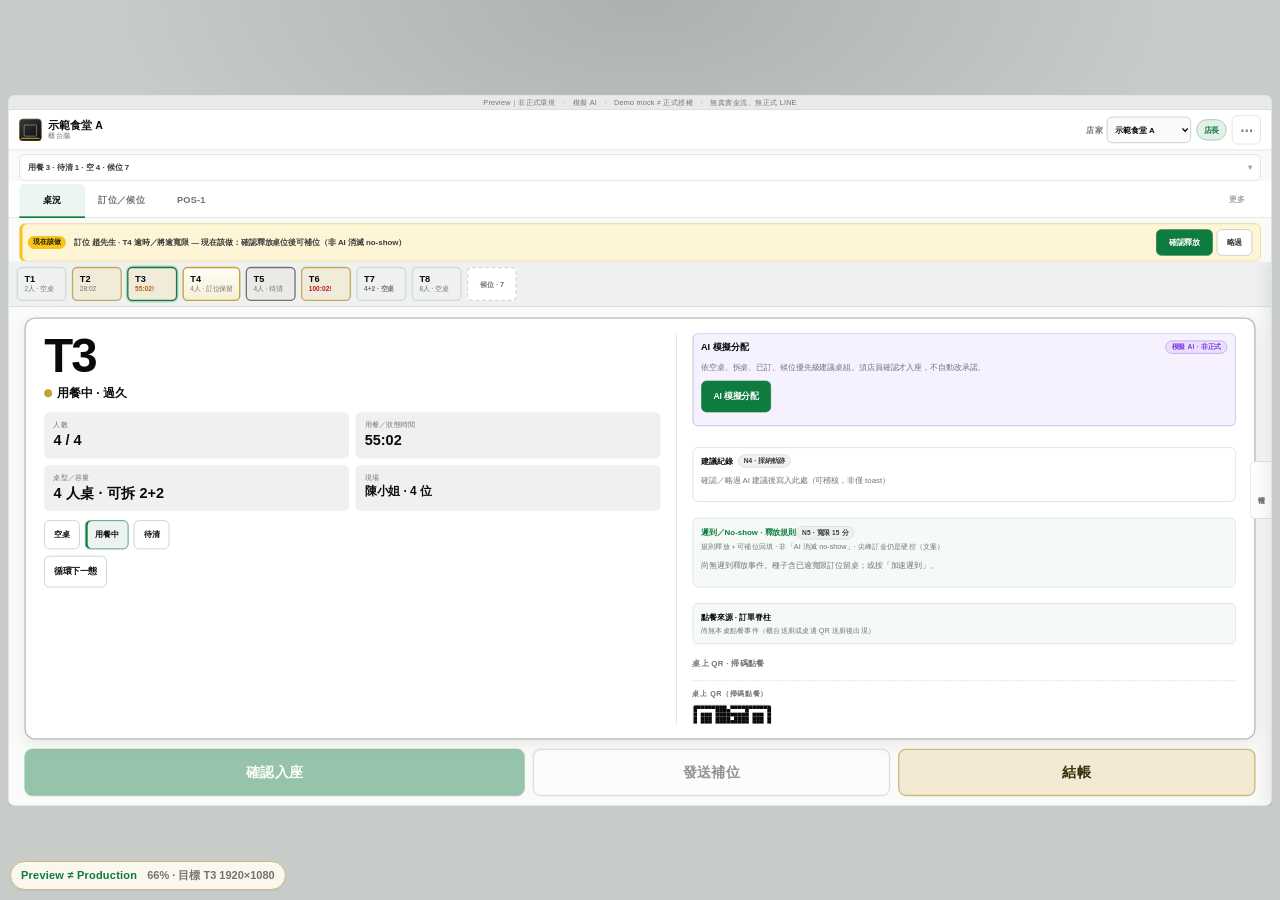
==== commit d9430ff8: "fix(desk): scale T3 1920×1080 stage to fit laptop viewports Lock the counter Preview to a 1920×1080 " ====
--- a/index.html
+++ b/index.html
@@ -4,6 +4,8 @@
   <meta charset="utf-8">
   <meta name="viewport" content="width=device-width, initial-scale=1, viewport-fit=cover">
   <title>示範食堂｜櫃台腦 Preview v2（T3 1920×1080）</title>
+  <link rel="icon" href="favicon.svg" type="image/svg+xml">
+  <link rel="icon" href="favicon.ico" sizes="32x32">
   <link rel="stylesheet" href="styles.css">
   <link rel="stylesheet" href="tableside.css">
   <script>
@@ -19,6 +21,58 @@
         document.documentElement.setAttribute("data-hym-theme", "paper");
         document.documentElement.classList.add("chrome-off-boot");
       }
+
+      /* Desk Preview: keep an inner Sunmi T3 1920×1080 stage and scale it
+         to common laptop windows. One mode — not a second fluid layout. */
+      var T3_W = 1920, T3_H = 1080, FIT_MIN_W = 1024, FIT_MIN_H = 560, PAD = 16;
+      function chromeOn() {
+        try { return localStorage.getItem("restaurant-ai-demo-preview-t3-chrome") === "on"; }
+        catch (e) { return false; }
+      }
+      function fitDeskStage() {
+        var on = chromeOn();
+        var w = T3_W + (on ? 24 : 0);
+        var h = T3_H + (on ? 44 : 0);
+        var vw = window.innerWidth || document.documentElement.clientWidth || T3_W;
+        var vh = window.innerHeight || document.documentElement.clientHeight || T3_H;
+        if (window.visualViewport) {
+          vw = window.visualViewport.width;
+          vh = window.visualViewport.height;
+        }
+        var useFit = vw >= FIT_MIN_W && vh >= FIT_MIN_H;
+        var root = document.documentElement;
+        var scale = 1;
+        if (useFit) {
+          scale = Math.min((vw - PAD) / w, (vh - PAD) / h, 1);
+          if (!(scale > 0)) scale = 1;
+          root.style.setProperty("--t3-scale", String(scale));
+          root.style.setProperty("--t3-stage-w", w + "px");
+          root.style.setProperty("--t3-stage-h", h + "px");
+          root.setAttribute("data-t3-fit", "1");
+          root.setAttribute("data-viewport", scale < 0.995 ? "laptop" : "t3");
+        } else {
+          root.style.removeProperty("--t3-scale");
+          root.style.removeProperty("--t3-stage-w");
+          root.style.removeProperty("--t3-stage-h");
+          root.removeAttribute("data-t3-fit");
+          root.setAttribute("data-viewport", "fluid");
+        }
+        var pct = Math.round(scale * 100);
+        var chip = document.getElementById("viewport-chip");
+        if (chip) {
+          chip.textContent = !useFit ? "流動版" : (scale < 0.995 ? ("縮放 " + pct + "%") : "T3 1:1");
+        }
+        var hud = document.getElementById("viewport-hud");
+        var hudText = document.getElementById("viewport-hud-text");
+        if (hud) hud.hidden = !(useFit && scale < 0.995);
+        if (hudText) hudText.textContent = pct + "% · 目標 T3 1920×1080";
+        root.style.setProperty("--t3-scale-pct", pct + "%");
+      }
+      window.fitDeskStage = fitDeskStage;
+      fitDeskStage();
+      window.addEventListener("resize", fitDeskStage);
+      if (window.visualViewport) window.visualViewport.addEventListener("resize", fitDeskStage);
+      document.addEventListener("DOMContentLoaded", fitDeskStage);
     })();
   </script>
 </head>
@@ -33,6 +87,11 @@
     })();
   </script>
   <div class="desk">
+    <div class="viewport-hud" id="viewport-hud" hidden role="status">
+      <span class="viewport-hud-k">Preview ≠ Production</span>
+      <span class="viewport-hud-v" id="viewport-hud-text">—</span>
+    </div>
+    <div class="t3-fit" id="t3-fit">
     <div class="t3-device" id="t3-device" aria-label="Sunmi T3 15.6 吋 FHD 1920×1080 示意">
       <div class="t3-screen">
         <div class="app-shell">
@@ -78,6 +137,10 @@
                     </div>
                   </div>
                   <div class="overflow-row">
+                    <span class="overflow-lab">視窗</span>
+                    <span id="viewport-chip" class="overflow-clock" title="內層舞台固定 1920×1080；筆電視窗自動縮放">T3 1:1</span>
+                  </div>
+                  <div class="overflow-row">
                     <span class="overflow-lab">時間</span>
                     <span id="clock" class="overflow-clock">—</span>
                   </div>
@@ -158,6 +221,7 @@
         </div>
       </div>
       <div class="t3-foot" aria-hidden="true"><span></span> SUNMI T3 · 15.6″ · 1920×1080 <span></span></div>
+    </div>
     </div>
   </div>
 
--- a/styles.css
+++ b/styles.css
@@ -244,6 +244,72 @@
   background: var(--bg0);
 }
 
+/* ——— Laptop / T3 fit-to-viewport (one mode: scale the 1920×1080 stage) ——— */
+.t3-fit { display: contents; }
+.viewport-hud {
+  position: fixed;
+  left: 10px;
+  bottom: 10px;
+  z-index: 70;
+  display: flex;
+  align-items: center;
+  gap: 10px;
+  padding: 6px 10px;
+  border-radius: 999px;
+  border: 1px solid var(--brass-bd);
+  background: color-mix(in srgb, var(--bg1) 92%, var(--brass));
+  box-shadow: var(--shadow-sm);
+  font-size: 11px;
+  font-weight: 700;
+  color: var(--ink2);
+  pointer-events: none;
+}
+.viewport-hud[hidden] { display: none; }
+.viewport-hud-k {
+  color: var(--accent);
+  letter-spacing: 0.02em;
+}
+.viewport-hud-v {
+  color: var(--ink3);
+  font-variant-numeric: tabular-nums;
+  font-weight: 650;
+}
+
+html[data-t3-fit="1"],
+html[data-t3-fit="1"] body {
+  overflow: hidden;
+  height: 100%;
+}
+html[data-t3-fit="1"] .desk {
+  height: 100vh;
+  height: 100dvh;
+  min-height: 0;
+  overflow: hidden;
+  padding: 8px;
+}
+html[data-t3-fit="1"] .t3-fit {
+  display: block;
+  width: calc(var(--t3-stage-w, 1920px) * var(--t3-scale, 1));
+  height: calc(var(--t3-stage-h, 1080px) * var(--t3-scale, 1));
+  position: relative;
+  flex-shrink: 0;
+  overflow: hidden;
+}
+html[data-t3-fit="1"] .t3-device,
+html[data-t3-fit="1"].chrome-off-boot .t3-device,
+html[data-t3-fit="1"] body.chrome-off .t3-device {
+  position: absolute;
+  top: 0;
+  left: 0;
+  width: var(--t3-stage-w, 1920px);
+  height: var(--t3-stage-h, 1080px);
+  max-height: none;
+  min-height: 0;
+  aspect-ratio: auto;
+  transform: scale(var(--t3-scale, 1));
+  transform-origin: top left;
+}
+
 /* Banner — lowest attention */
 .preview-banner {
   background: var(--banner);
@@ -1228,6 +1294,12 @@
 }
 .layout-c .cta-row.cols-2 {
   grid-template-columns: 1fr 1.4fr;
+}
+.layout-c .cta-row:has(> :nth-child(4)) {
+  grid-template-columns: 1.2fr 1fr 0.9fr 1.15fr;
+}
+.layout-c .cta-row:has(> :nth-child(5)) {
+  grid-template-columns: repeat(5, minmax(0, 1fr));
 }
 .layout-c .btn.xl {
   width: 100%;
@@ -1387,16 +1459,18 @@
 }
 
 @media (max-width: 1100px) {
-  .layout-c .focus-panel {
+  html:not([data-t3-fit="1"]) .layout-c .focus-panel {
     grid-template-columns: 1fr;
   }
-  .layout-c .focus-side {
+  html:not([data-t3-fit="1"]) .layout-c .focus-side {
     border-left: 0;
     border-top: 1px solid var(--line);
     padding-left: 0;
     padding-top: 16px;
   }
-  .layout-c .cta-row {
+  html:not([data-t3-fit="1"]) .layout-c .cta-row,
+  html:not([data-t3-fit="1"]) .layout-c .cta-row:has(> :nth-child(4)),
+  html:not([data-t3-fit="1"]) .layout-c .cta-row:has(> :nth-child(5)) {
     grid-template-columns: 1fr;
   }
 }
@@ -1671,53 +1745,65 @@
 .hq-locked-full .staff-readonly-bar { margin-top: 8px; }
 
 @media (max-width: 980px) {
-  .hq-summary { grid-template-columns: 1fr 1fr; }
-  .hq-store-grid { grid-template-columns: 1fr; }
+  html:not([data-t3-fit="1"]) .hq-summary { grid-template-columns: 1fr 1fr; }
+  html:not([data-t3-fit="1"]) .hq-store-grid { grid-template-columns: 1fr; }
 }
 @media (max-width: 640px) {
-  .hq-summary { grid-template-columns: 1fr 1fr; }
-  .hq-metrics { grid-template-columns: 1fr 1fr; }
+  html:not([data-t3-fit="1"]) .hq-summary { grid-template-columns: 1fr 1fr; }
+  html:not([data-t3-fit="1"]) .hq-metrics { grid-template-columns: 1fr 1fr; }
 }
 
 
 @media (max-width: 1100px) {
-  .wait-layout { grid-template-columns: 1fr; }
-  .floor-layout { grid-template-columns: 1fr; }
-  .table-detail { position: static; }
-  .line-cards { display: grid; grid-template-columns: 1fr 1fr; gap: 8px; }
+  html:not([data-t3-fit="1"]) .wait-layout { grid-template-columns: 1fr; }
+  html:not([data-t3-fit="1"]) .floor-layout { grid-template-columns: 1fr; }
+  html:not([data-t3-fit="1"]) .table-detail { position: static; }
+  html:not([data-t3-fit="1"]) .line-cards { display: grid; grid-template-columns: 1fr 1fr; gap: 8px; }
 }
 @media (max-width: 980px) {
-  .analytics { grid-template-columns: 1fr 1fr; }
-  .floor, .pos, .menu-grid { grid-template-columns: 1fr 1fr; }
-  .row { grid-template-columns: 36px 1fr 52px; }
-  .row .hide-sm { display: none; }
-  .settings-grid, .cross-grid, .plan-opts { grid-template-columns: 1fr; }
-  .finance-grid, .finance-sales, .close-grid { grid-template-columns: 1fr 1fr; }
-  .hq-summary, .hq-store-grid { grid-template-columns: 1fr 1fr; }
-  .t3-device { aspect-ratio: auto; max-height: none; min-height: calc(100vh - 24px); }
+  html:not([data-t3-fit="1"]) .analytics { grid-template-columns: 1fr 1fr; }
+  html:not([data-t3-fit="1"]) .floor,
+  html:not([data-t3-fit="1"]) .pos,
+  html:not([data-t3-fit="1"]) .menu-grid { grid-template-columns: 1fr 1fr; }
+  html:not([data-t3-fit="1"]) .row { grid-template-columns: 36px 1fr 52px; }
+  html:not([data-t3-fit="1"]) .row .hide-sm { display: none; }
+  html:not([data-t3-fit="1"]) .settings-grid,
+  html:not([data-t3-fit="1"]) .cross-grid,
+  html:not([data-t3-fit="1"]) .plan-opts { grid-template-columns: 1fr; }
+  html:not([data-t3-fit="1"]) .finance-grid,
+  html:not([data-t3-fit="1"]) .finance-sales,
+  html:not([data-t3-fit="1"]) .close-grid { grid-template-columns: 1fr 1fr; }
+  html:not([data-t3-fit="1"]) .hq-summary,
+  html:not([data-t3-fit="1"]) .hq-store-grid { grid-template-columns: 1fr 1fr; }
+  html:not([data-t3-fit="1"]) .t3-device { aspect-ratio: auto; max-height: none; min-height: calc(100vh - 24px); }
 }
 @media (max-width: 640px) {
-  .desk { padding: 0; }
-  .t3-device {
+  html:not([data-t3-fit="1"]) .desk { padding: 0; }
+  html:not([data-t3-fit="1"]) .t3-device {
     width: 100%; border-radius: 0; padding: 0;
     min-height: 100vh; max-height: none;
   }
-  .t3-device::before, .t3-foot { display: none; }
-  .t3-screen { border-radius: 0; border: 0; }
-  .floor { grid-template-columns: 1fr 1fr; }
-  .pos { grid-template-columns: 1fr; }
-  .menu-grid { grid-template-columns: 1fr 1fr; }
-  .line-cards { grid-template-columns: 1fr; }
-  .ticket { min-height: 0; position: static; }
-  .finance-grid, .finance-sales, .close-grid { grid-template-columns: 1fr; }
-  .hq-summary, .hq-store-grid { grid-template-columns: 1fr; }
+  html:not([data-t3-fit="1"]) .t3-device::before,
+  html:not([data-t3-fit="1"]) .t3-foot { display: none; }
+  html:not([data-t3-fit="1"]) .t3-screen { border-radius: 0; border: 0; }
+  html:not([data-t3-fit="1"]) .floor { grid-template-columns: 1fr 1fr; }
+  html:not([data-t3-fit="1"]) .pos { grid-template-columns: 1fr; }
+  html:not([data-t3-fit="1"]) .menu-grid { grid-template-columns: 1fr 1fr; }
+  html:not([data-t3-fit="1"]) .line-cards { grid-template-columns: 1fr; }
+  html:not([data-t3-fit="1"]) .ticket { min-height: 0; position: static; }
+  html:not([data-t3-fit="1"]) .finance-grid,
+  html:not([data-t3-fit="1"]) .finance-sales,
+  html:not([data-t3-fit="1"]) .close-grid { grid-template-columns: 1fr; }
+  html:not([data-t3-fit="1"]) .hq-summary,
+  html:not([data-t3-fit="1"]) .hq-store-grid { grid-template-columns: 1fr; }
 }
 @media (max-width: 390px) {
-  .btn.primary, .btn.ok { min-height: 48px; }
-  .table-card { min-height: 120px; }
-  .add-form { grid-template-columns: 1fr 64px; }
-  .add-form .btn { grid-column: 1 / -1; min-height: 48px; }
-  .tab { min-width: 72px; font-size: 12px; }
+  html:not([data-t3-fit="1"]) .btn.primary,
+  html:not([data-t3-fit="1"]) .btn.ok { min-height: 48px; }
+  html:not([data-t3-fit="1"]) .table-card { min-height: 120px; }
+  html:not([data-t3-fit="1"]) .add-form { grid-template-columns: 1fr 64px; }
+  html:not([data-t3-fit="1"]) .add-form .btn { grid-column: 1 / -1; min-height: 48px; }
+  html:not([data-t3-fit="1"]) .tab { min-width: 72px; font-size: 12px; }
 }
 
 
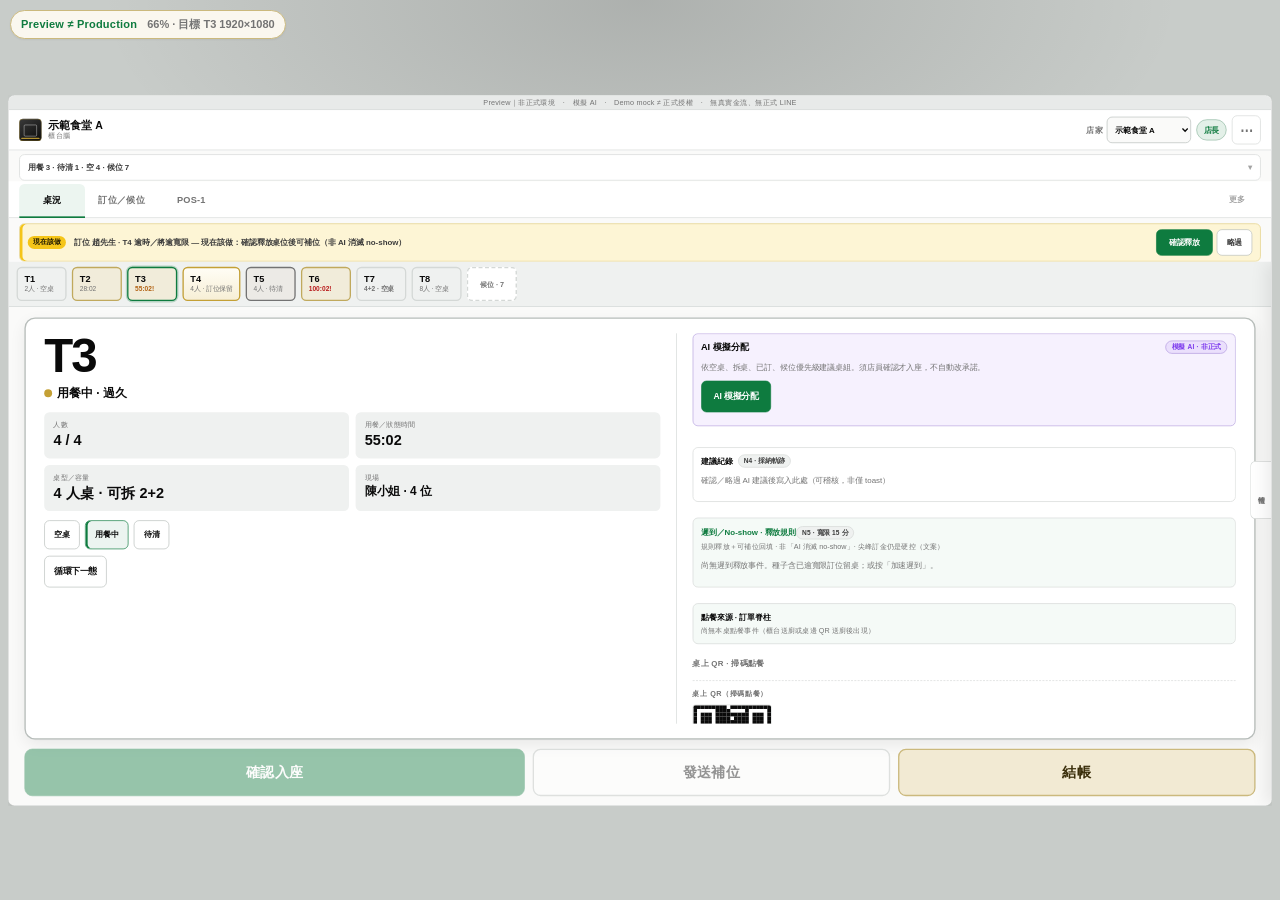
==== commit 8bb4b304: "fix(desk): keep T3 1:1 at 1920×1080 and move scale HUD off CTAs Exact full-HD windows now use scale " ====
--- a/index.html
+++ b/index.html
@@ -43,7 +43,8 @@
         var root = document.documentElement;
         var scale = 1;
         if (useFit) {
-          scale = Math.min((vw - PAD) / w, (vh - PAD) / h, 1);
+          var pad = (vw >= w && vh >= h) ? 0 : PAD;
+          scale = Math.min((vw - pad) / w, (vh - pad) / h, 1);
           if (!(scale > 0)) scale = 1;
           root.style.setProperty("--t3-scale", String(scale));
           root.style.setProperty("--t3-stage-w", w + "px");
--- a/styles.css
+++ b/styles.css
@@ -249,7 +249,8 @@
 .viewport-hud {
   position: fixed;
   left: 10px;
-  bottom: 10px;
+  top: 10px;
+  bottom: auto;
   z-index: 70;
   display: flex;
   align-items: center;
@@ -285,6 +286,9 @@
   height: 100dvh;
   min-height: 0;
   overflow: hidden;
+  padding: 0;
+}
+html[data-t3-fit="1"][data-viewport="laptop"] .desk {
   padding: 8px;
 }
 html[data-t3-fit="1"] .t3-fit {
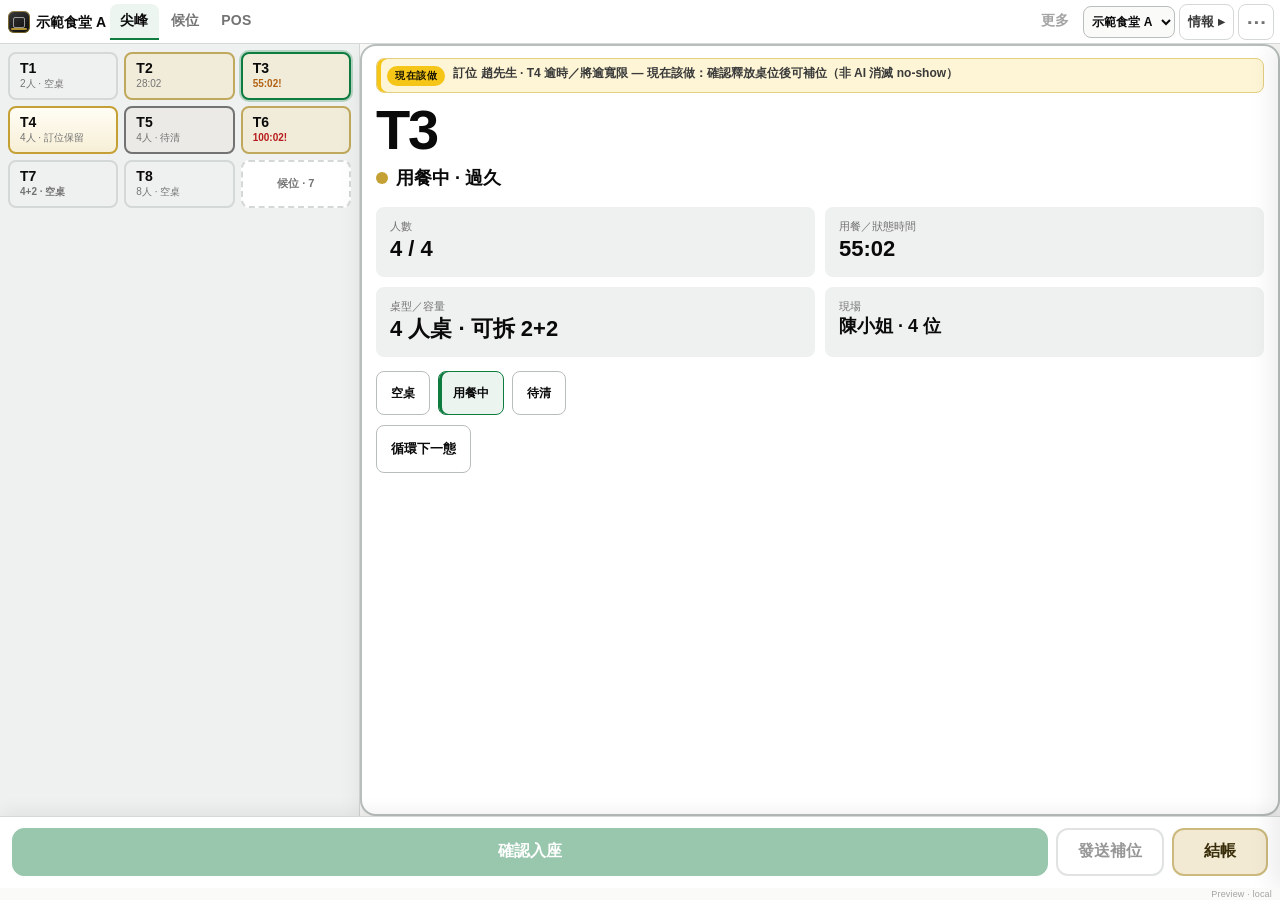
==== commit c9f94a81: "fix(preview): fluid iPad counter below 1920 instead of scaling T3 Widths under 1920 keep --t3-scale " ====
--- a/index.html
+++ b/index.html
@@ -22,12 +22,27 @@
         document.documentElement.classList.add("chrome-off-boot");
       }
 
-      /* Desk Preview: keep an inner Sunmi T3 1920×1080 stage and scale it
-         to common laptop windows. One mode — not a second fluid layout. */
-      var T3_W = 1920, T3_H = 1080, FIT_MIN_W = 1024, FIT_MIN_H = 560, PAD = 16;
+      /* Width < 1920: fluid counter (no whole-page scale).
+         Width ≥ 1920: existing T3 1920×1080 shell, scaled only if the
+         window is shorter than the stage. */
+      var T3_W = 1920, T3_H = 1080, PAD = 16;
+      var BANNER_KEY = "restaurant-ai-demo-preview-banner";
+      var HUD_KEY = "restaurant-ai-demo-preview-hud";
       function chromeOn() {
         try { return localStorage.getItem("restaurant-ai-demo-preview-t3-chrome") === "on"; }
         catch (e) { return false; }
+      }
+      function readPref(key) {
+        try { return sessionStorage.getItem(key); }
+        catch (e) { return null; }
+      }
+      function applyPreviewBanner(fluid) {
+        var bar = document.getElementById("preview-banner");
+        if (!bar) return;
+        var pref = readPref(BANNER_KEY);
+        var open = pref === "open" || (pref !== "closed" && !fluid);
+        bar.hidden = !open;
+        bar.classList.toggle("is-open", open);
       }
       function fitDeskStage() {
         var on = chromeOn();
@@ -39,10 +54,11 @@
           vw = window.visualViewport.width;
           vh = window.visualViewport.height;
         }
-        var useFit = vw >= FIT_MIN_W && vh >= FIT_MIN_H;
         var root = document.documentElement;
+        var prevMode = root.getAttribute("data-viewport");
+        var fluid = vw < T3_W;
         var scale = 1;
-        if (useFit) {
+        if (!fluid) {
           var pad = (vw >= w && vh >= h) ? 0 : PAD;
           scale = Math.min((vw - pad) / w, (vh - pad) / h, 1);
           if (!(scale > 0)) scale = 1;
@@ -52,22 +68,41 @@
           root.setAttribute("data-t3-fit", "1");
           root.setAttribute("data-viewport", scale < 0.995 ? "laptop" : "t3");
         } else {
-          root.style.removeProperty("--t3-scale");
+          root.style.setProperty("--t3-scale", "1");
           root.style.removeProperty("--t3-stage-w");
           root.style.removeProperty("--t3-stage-h");
           root.removeAttribute("data-t3-fit");
           root.setAttribute("data-viewport", "fluid");
+          scale = 1;
         }
         var pct = Math.round(scale * 100);
         var chip = document.getElementById("viewport-chip");
         if (chip) {
-          chip.textContent = !useFit ? "流動版" : (scale < 0.995 ? ("縮放 " + pct + "%") : "T3 1:1");
+          if (fluid) {
+            chip.textContent = "iPad／流動｜觸控尺寸保留";
+            chip.title = "寬度未滿 1920：不縮放整頁 T3 舞台，觸控尺寸保留";
+          } else if (scale < 0.995) {
+            chip.textContent = "T3 縮放 " + pct + "%";
+            chip.title = "視窗寬 ≥1920，高度不足時縮放 1920×1080 舞台";
+          } else {
+            chip.textContent = "T3 1:1";
+            chip.title = "Sunmi T3 1920×1080";
+          }
         }
         var hud = document.getElementById("viewport-hud");
         var hudText = document.getElementById("viewport-hud-text");
-        if (hud) hud.hidden = !(useFit && scale < 0.995);
-        if (hudText) hudText.textContent = pct + "% · 目標 T3 1920×1080";
-        root.style.setProperty("--t3-scale-pct", pct + "%");
+        if (hudText) {
+          hudText.textContent = fluid
+            ? "iPad／流動｜觸控尺寸保留"
+            : (pct + "% · T3 1920×1080");
+        }
+        if (hud) hud.hidden = readPref(HUD_KEY) !== "open";
+        root.style.setProperty("--t3-scale-pct", fluid ? "1" : pct + "%");
+        applyPreviewBanner(fluid);
+        var nextMode = root.getAttribute("data-viewport");
+        if (prevMode && prevMode !== nextMode) {
+          root.dispatchEvent(new CustomEvent("preview-viewport"));
+        }
       }
       window.fitDeskStage = fitDeskStage;
       fitDeskStage();
@@ -96,8 +131,9 @@
     <div class="t3-device" id="t3-device" aria-label="Sunmi T3 15.6 吋 FHD 1920×1080 示意">
       <div class="t3-screen">
         <div class="app-shell">
-          <div class="preview-banner" role="status">
-            Preview｜非正式環境　·　模擬 AI　·　Demo mock ≠ 正式授權　·　無真實金流、無正式 LINE
+          <div class="preview-banner" id="preview-banner" role="status">
+            <span class="preview-banner-text">Preview·示意　非正式環境 · 模擬 · 無真實金流、無正式 LINE</span>
+            <button type="button" class="preview-banner-x" id="btn-banner-close" aria-label="關閉 Preview 橫幅">✕</button>
           </div>
 
           <div class="offline-banner" id="offline-banner" hidden role="alert">
@@ -120,6 +156,7 @@
                 <select id="org-select" aria-label="切換店家"></select>
               </label>
               <span class="role-badge" id="role-badge" title="目前身分">店長</span>
+              <button type="button" class="ghost intel-btn" id="btn-fluid-intel" aria-expanded="false" aria-controls="lc-drawer">情報 ▸</button>
               <div class="more-wrap">
                 <button type="button" class="ghost more-btn" id="btn-overflow" aria-expanded="false" aria-controls="overflow-menu" title="更多設定">⋯</button>
                 <div class="overflow-menu" id="overflow-menu" hidden role="menu">
@@ -139,7 +176,11 @@
                   </div>
                   <div class="overflow-row">
                     <span class="overflow-lab">視窗</span>
-                    <span id="viewport-chip" class="overflow-clock" title="內層舞台固定 1920×1080；筆電視窗自動縮放">T3 1:1</span>
+                    <span id="viewport-chip" class="overflow-clock" title="寬度未滿 1920 為流動櫃台；≥1920 維持 T3 舞台">T3 1:1</span>
+                  </div>
+                  <div class="overflow-row">
+                    <span class="overflow-lab">版本</span>
+                    <span id="preview-sha-menu" class="overflow-clock">local</span>
                   </div>
                   <div class="overflow-row">
                     <span class="overflow-lab">時間</span>
@@ -149,6 +190,8 @@
                     <span class="overflow-lab">短碼</span>
                     <span class="org-id-chip" id="org-id-chip" title="店家短碼（除錯）">—</span>
                   </div>
+                  <button type="button" class="overflow-action" id="btn-banner-toggle">顯示 Preview 橫幅</button>
+                  <button type="button" class="overflow-action" id="btn-hud-toggle">顯示視窗指示</button>
                   <button type="button" class="overflow-action" id="btn-offline">模擬離線</button>
                   <button type="button" class="overflow-action" id="btn-reset">重設示範</button>
                   <a class="overflow-action overflow-link" href="tableside.html?table=T3" target="_blank" rel="noopener" role="menuitem">掃碼點餐 Preview（T3）</a>
@@ -200,12 +243,12 @@
           <!-- OV-P0-03 peak tabs only + 更多 -->
           <nav class="tabs" role="tablist" aria-label="畫面">
             <div class="tab-group peak" role="presentation">
-              <button type="button" role="tab" data-screen="tables" class="tab is-on" aria-selected="true">桌況</button>
-              <button type="button" role="tab" data-screen="wait" class="tab" aria-selected="false">訂位／候位</button>
-              <button type="button" role="tab" data-screen="pos" class="tab" aria-selected="false">POS-1</button>
+              <button type="button" role="tab" data-screen="tables" class="tab is-on" aria-selected="true"><span class="tab-full">桌況</span><span class="tab-short">尖峰</span></button>
+              <button type="button" role="tab" data-screen="wait" class="tab" aria-selected="false"><span class="tab-full">訂位／候位</span><span class="tab-short">候位</span></button>
+              <button type="button" role="tab" data-screen="pos" class="tab" aria-selected="false"><span class="tab-full">POS-1</span><span class="tab-short">POS</span></button>
             </div>
             <div class="tab-group more-group">
-              <button type="button" class="tab tab-more" id="btn-more" aria-expanded="false" aria-controls="insight-drawer">更多</button>
+              <button type="button" class="tab tab-more" id="btn-more" aria-expanded="false" aria-controls="insight-drawer"><span class="tab-full">更多</span><span class="tab-short">更多</span></button>
             </div>
           </nav>
 
@@ -219,6 +262,7 @@
           <div class="view-scroll">
             <main id="view" class="view"></main>
           </div>
+          <p class="preview-foot" id="preview-foot">Preview · <span id="preview-sha">local</span></p>
         </div>
       </div>
       <div class="t3-foot" aria-hidden="true"><span></span> SUNMI T3 · 15.6″ · 1920×1080 <span></span></div>
--- a/styles.css
+++ b/styles.css
@@ -325,7 +325,33 @@
   padding: 3px 12px;
   border-bottom: 1px solid var(--line);
   flex-shrink: 0;
-}
+  display: flex;
+  align-items: center;
+  justify-content: center;
+  gap: 8px;
+}
+.preview-banner[hidden] { display: none; }
+.preview-banner-text {
+  min-width: 0;
+  overflow: hidden;
+  text-overflow: ellipsis;
+  white-space: nowrap;
+}
+.preview-banner-x {
+  flex-shrink: 0;
+  border: 0;
+  background: transparent;
+  color: inherit;
+  min-width: 28px;
+  min-height: 22px;
+  padding: 0 4px;
+  font-size: 13px;
+  line-height: 1;
+  cursor: pointer;
+}
+.tab-short { display: none; }
+.intel-btn { display: none; }
+.preview-foot { display: none; margin: 0; }
 .offline-banner {
   display: flex; align-items: center; justify-content: center;
   gap: 12px; flex-wrap: wrap;
@@ -2280,3 +2306,321 @@
 .edge-chip.has-seat-eta.band-clear { box-shadow: inset 0 -3px 0 #C4A035; }
 .edge-chip.has-seat-eta.band-turn { box-shadow: inset 0 -3px 0 #999; }
 .guest-seat-eta { border: 1px dashed var(--brass-bd); }
+
+/* ——— iPad / width < 1920 fluid counter (UX-IPAD-WIRE v1.1 R1–R5) ——— */
+.focus-lemon {
+  display: flex;
+  align-items: flex-start;
+  gap: 8px;
+  margin: 0 0 10px;
+  padding: 6px 10px;
+  background: color-mix(in srgb, var(--lemon) 18%, var(--bg1));
+  border: 1px solid color-mix(in srgb, var(--lemon) 45%, var(--line));
+  border-radius: var(--radius);
+  box-shadow: inset 4px 0 0 var(--lemon);
+  font-size: var(--fs-sm);
+  font-weight: 650;
+  color: var(--ink2);
+  line-height: 1.35;
+}
+.focus-lemon .now-do-badge { margin-top: 1px; }
+
+html[data-viewport="fluid"],
+html[data-viewport="fluid"] body {
+  height: 100%;
+  overflow: hidden;
+}
+html[data-viewport="fluid"] .desk {
+  height: 100dvh;
+  min-height: 0;
+  padding: 0;
+  display: block;
+  overflow: hidden;
+}
+html[data-viewport="fluid"] .t3-fit { display: contents; }
+html[data-viewport="fluid"] .t3-device,
+html[data-viewport="fluid"].chrome-off-boot .t3-device,
+html[data-viewport="fluid"] body.chrome-off .t3-device {
+  width: 100%;
+  max-width: none;
+  height: 100dvh;
+  max-height: 100dvh;
+  min-height: 0;
+  aspect-ratio: auto;
+  border-radius: 0;
+  padding: 0;
+  background: transparent;
+  box-shadow: none;
+  transform: none;
+}
+html[data-viewport="fluid"] .t3-device::before,
+html[data-viewport="fluid"] .t3-foot { display: none; }
+html[data-viewport="fluid"] .t3-screen,
+html[data-viewport="fluid"].chrome-off-boot .t3-screen,
+html[data-viewport="fluid"] body.chrome-off .t3-screen {
+  height: 100%;
+  min-height: 0;
+  border: 0;
+  border-radius: 0;
+  box-shadow: none;
+}
+html[data-viewport="fluid"] .app-shell {
+  height: 100%;
+  min-height: 0;
+  display: grid;
+  grid-template-columns: minmax(0, auto) minmax(0, 1fr) auto;
+  grid-template-rows: auto auto 44px minmax(0, 1fr) 12px;
+}
+html[data-viewport="fluid"] .preview-banner,
+html[data-viewport="fluid"] .offline-banner { grid-column: 1 / -1; }
+html[data-viewport="fluid"] .preview-banner { grid-row: 1; }
+html[data-viewport="fluid"] .offline-banner { grid-row: 2; }
+html[data-viewport="fluid"] .preview-banner {
+  position: static;
+  height: 28px;
+  max-height: 28px;
+  padding: 0 8px;
+  font-size: 11px;
+  line-height: 1;
+  letter-spacing: 0;
+  background: transparent;
+  color: var(--ink4);
+  border-bottom: 0;
+}
+html[data-viewport="fluid"] .preview-banner[hidden],
+html[data-viewport="fluid"] .preview-banner:not(.is-open) { display: none; }
+html[data-viewport="fluid"] .app-header { display: contents; }
+html[data-viewport="fluid"] .brand,
+html[data-viewport="fluid"] .tabs,
+html[data-viewport="fluid"] .header-meta {
+  grid-row: 3;
+  height: 44px;
+  max-height: 44px;
+  min-height: 0;
+  background: var(--bg1);
+  box-shadow: inset 0 -1px 0 var(--line);
+  align-self: stretch;
+}
+html[data-viewport="fluid"] .brand,
+html[data-viewport="fluid"] .tabs {
+  overflow: hidden;
+}
+html[data-viewport="fluid"] .tabs { overflow-x: auto; overflow-y: hidden; }
+html[data-viewport="fluid"] .brand {
+  grid-column: 1;
+  max-width: 168px;
+  padding-left: 8px;
+  gap: 6px;
+  min-width: 0;
+}
+html[data-viewport="fluid"] .mark { width: 22px; height: 22px; }
+html[data-viewport="fluid"] .mark::after { inset: 6px 5px 5px; }
+html[data-viewport="fluid"] .role,
+html[data-viewport="fluid"] .org-label,
+html[data-viewport="fluid"] .role-badge { display: none; }
+html[data-viewport="fluid"] .shop {
+  font-size: 14px;
+  letter-spacing: 0;
+  max-width: 112px;
+  line-height: 44px;
+}
+html[data-viewport="fluid"] .header-meta {
+  grid-column: 3;
+  gap: 4px;
+  padding-right: 6px;
+  z-index: 40;
+}
+html[data-viewport="fluid"] .org-switcher select {
+  min-width: 0;
+  width: 92px;
+  max-width: 92px;
+  min-height: 32px;
+  height: 32px;
+  font-size: 12px;
+  padding: 0 4px;
+}
+html[data-viewport="fluid"] .tabs {
+  grid-column: 2;
+  padding: 0 4px;
+  gap: 2px;
+  border-bottom: 0;
+  align-items: center;
+}
+html[data-viewport="fluid"] .tab-group { height: 44px; align-items: center; }
+html[data-viewport="fluid"] .tab {
+  min-width: 0;
+  min-height: 36px;
+  height: 36px;
+  padding: 0 10px;
+  margin: 0;
+  font-size: 14px;
+  border-bottom-width: 2px;
+}
+html[data-viewport="fluid"] .tab-full { display: none; }
+html[data-viewport="fluid"] .tab-short { display: inline; }
+html[data-viewport="fluid"] .intel-btn {
+  display: inline-flex;
+  align-items: center;
+  justify-content: center;
+  min-height: 36px;
+  height: 36px;
+  padding: 0 8px;
+  font-size: 13px;
+  font-weight: 750;
+  color: var(--ink2);
+  white-space: nowrap;
+}
+html[data-viewport="fluid"] .more-btn {
+  min-width: 36px;
+  width: 36px;
+  min-height: 36px;
+  height: 36px;
+}
+html[data-viewport="fluid"] .analytics-bar,
+html[data-viewport="fluid"] .cross-store,
+html[data-viewport="fluid"] #now-do { display: none !important; }
+html[data-viewport="fluid"] .view-scroll {
+  grid-column: 1 / -1;
+  grid-row: 4;
+  min-height: 0;
+  padding: 0;
+  overflow: hidden;
+}
+html[data-viewport="fluid"] .view-scroll:not(.layout-c-active) {
+  overflow: auto;
+  padding: 12px 16px 16px;
+}
+html[data-viewport="fluid"] .preview-foot {
+  display: block;
+  grid-column: 1 / -1;
+  grid-row: 5;
+  height: 12px;
+  margin: 0;
+  padding: 0 8px;
+  line-height: 12px;
+  font-size: 9px;
+  letter-spacing: 0.02em;
+  color: var(--ink4);
+  text-align: right;
+  background: var(--bg0);
+}
+html[data-viewport="fluid"] .staff-jargon { display: none; }
+html[data-viewport="fluid"] .btn.primary,
+html[data-viewport="fluid"] .btn.ok { min-height: 48px; }
+
+html[data-viewport="fluid"] .layout-c {
+  display: grid;
+  grid-template-columns: minmax(168px, 280px) minmax(0, 1fr);
+  grid-template-rows: minmax(0, 1fr) auto;
+  height: 100%;
+  min-height: 0;
+}
+html[data-viewport="fluid"] .layout-c .focus { display: contents; }
+html[data-viewport="fluid"] .layout-c .edge-chips {
+  grid-column: 1;
+  grid-row: 1;
+  display: grid;
+  grid-template-columns: repeat(2, minmax(44px, 1fr));
+  grid-auto-rows: minmax(48px, auto);
+  align-content: start;
+  gap: 6px;
+  padding: 8px;
+  margin: 0;
+  overflow: auto;
+  border-bottom: 0;
+  border-right: 1px solid var(--line);
+  min-height: 0;
+  -webkit-overflow-scrolling: touch;
+}
+html[data-viewport="fluid"] .layout-c .edge-chip {
+  flex: none;
+  width: 100%;
+  min-width: 0;
+  min-height: 48px;
+}
+html[data-viewport="fluid"] .layout-c .focus-panel {
+  grid-column: 2;
+  grid-row: 1;
+  min-width: 0;
+  min-height: 0;
+  overflow: auto;
+  grid-template-columns: 1fr;
+  padding: 12px 14px 10px;
+  gap: 10px;
+  align-content: start;
+}
+html[data-viewport="fluid"] .layout-c .focus-id {
+  font-size: clamp(36px, 5vw, 56px);
+}
+html[data-viewport="fluid"] .layout-c[data-peak="tables"] .focus-side,
+html[data-viewport="fluid"] .layout-c[data-peak="wait"] .focus-side {
+  display: none;
+}
+html[data-viewport="fluid"] .layout-c[data-peak="pos"] .focus-side {
+  border-left: 0;
+  padding-left: 0;
+  border-top: 1px solid var(--line);
+  padding-top: 8px;
+  overflow: visible;
+  max-height: none;
+}
+html[data-viewport="fluid"] .layout-c .ticket-lines,
+html[data-viewport="fluid"] .layout-c .compact-rail { overflow: visible; max-height: none; }
+html[data-viewport="fluid"] .layout-c .cta-row {
+  grid-column: 1 / -1;
+  grid-row: 2;
+  position: sticky;
+  bottom: 0;
+  z-index: 6;
+  display: flex;
+  flex-wrap: nowrap;
+  align-items: center;
+  gap: 8px;
+  height: 72px;
+  min-height: 64px;
+  max-height: 72px;
+  margin: 0;
+  padding: 10px 12px 12px;
+  overflow-x: auto;
+  background: color-mix(in srgb, var(--bg1) 96%, var(--bg0));
+  border: 0;
+  border-top: 1px solid var(--line);
+  border-radius: 0;
+  box-shadow: 0 -6px 16px rgba(10, 10, 10, 0.06);
+}
+html[data-viewport="fluid"] .layout-c .cta-row .btn.xl {
+  flex: 0 0 auto;
+  width: auto;
+  min-width: 96px;
+  min-height: 48px;
+  height: 48px;
+  font-size: 16px;
+  white-space: nowrap;
+}
+html[data-viewport="fluid"] .layout-c .cta-row .btn.xl.primary {
+  flex: 1 0 auto;
+  min-width: 140px;
+  min-height: 48px;
+}
+html[data-viewport="fluid"] .layout-c .drawer-btn { display: none; }
+html[data-viewport="fluid"] .layout-c .focus-panel .btn.primary,
+html[data-viewport="fluid"] .layout-c .focus-side .btn.primary,
+html[data-viewport="fluid"] .layout-c .lc-drawer .btn.primary {
+  background: var(--bg1);
+  color: var(--ink);
+  border-color: var(--line-strong);
+}
+html[data-viewport="fluid"] .layout-c .focus-empty .btn.primary {
+  background: var(--accent);
+  color: var(--accent-ink);
+  border-color: var(--accent);
+}
+
+@media (min-width: 1180px) {
+  html[data-viewport="fluid"] .layout-c {
+    grid-template-columns: minmax(240px, 360px) minmax(0, 1fr);
+  }
+  html[data-viewport="fluid"] .layout-c .edge-chips {
+    grid-template-columns: repeat(3, minmax(44px, 1fr));
+  }
+}
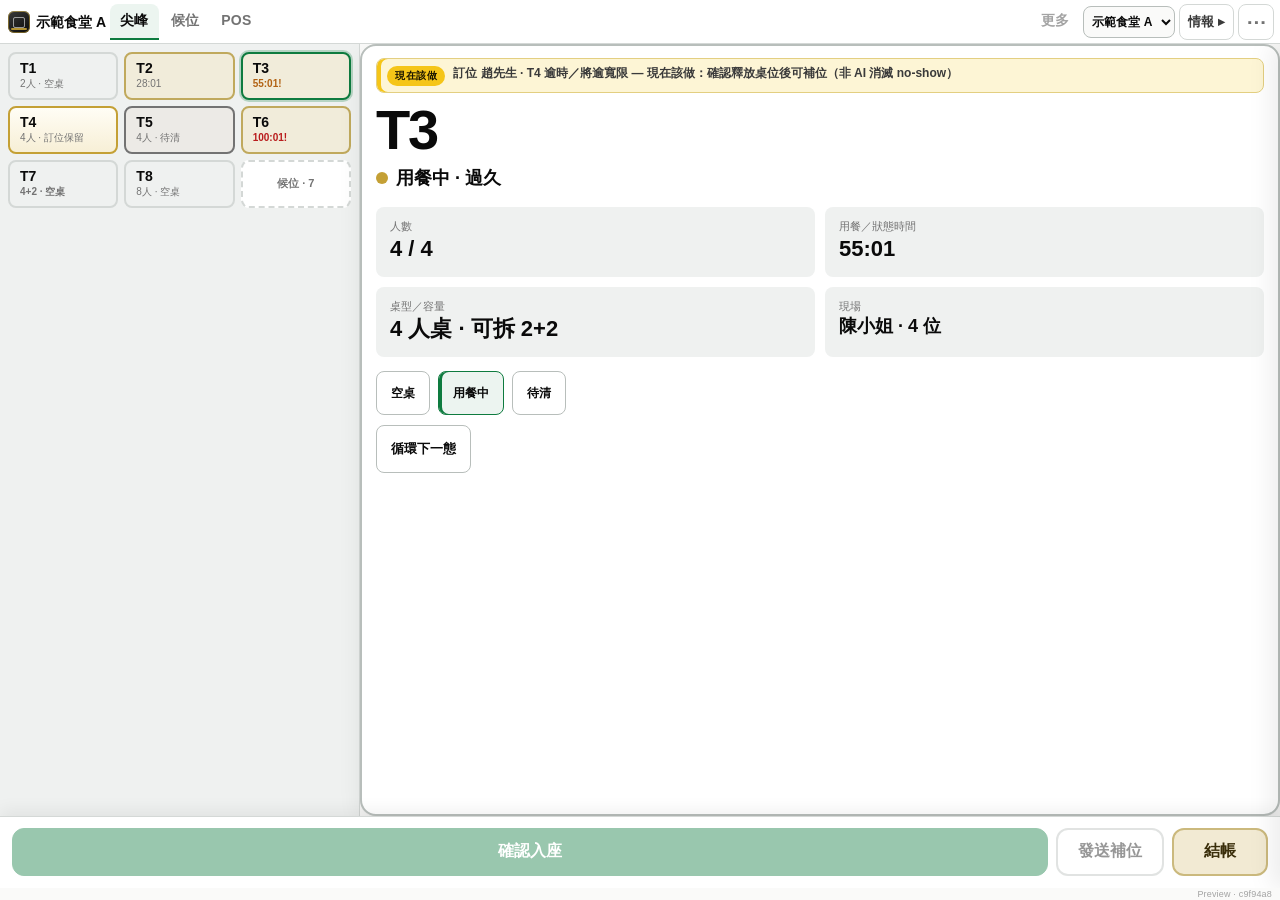
==== commit e06f7a82: "chore(preview): stamp fluid layout short SHA in the footer Co-authored-by: HYM <justest521@users.nor" ====
--- a/index.html
+++ b/index.html
@@ -180,7 +180,7 @@
                   </div>
                   <div class="overflow-row">
                     <span class="overflow-lab">版本</span>
-                    <span id="preview-sha-menu" class="overflow-clock">local</span>
+                    <span id="preview-sha-menu" class="overflow-clock">c9f94a8</span>
                   </div>
                   <div class="overflow-row">
                     <span class="overflow-lab">時間</span>
@@ -262,7 +262,7 @@
           <div class="view-scroll">
             <main id="view" class="view"></main>
           </div>
-          <p class="preview-foot" id="preview-foot">Preview · <span id="preview-sha">local</span></p>
+          <p class="preview-foot" id="preview-foot">Preview · <span id="preview-sha">c9f94a8</span></p>
         </div>
       </div>
       <div class="t3-foot" aria-hidden="true"><span></span> SUNMI T3 · 15.6″ · 1920×1080 <span></span></div>
